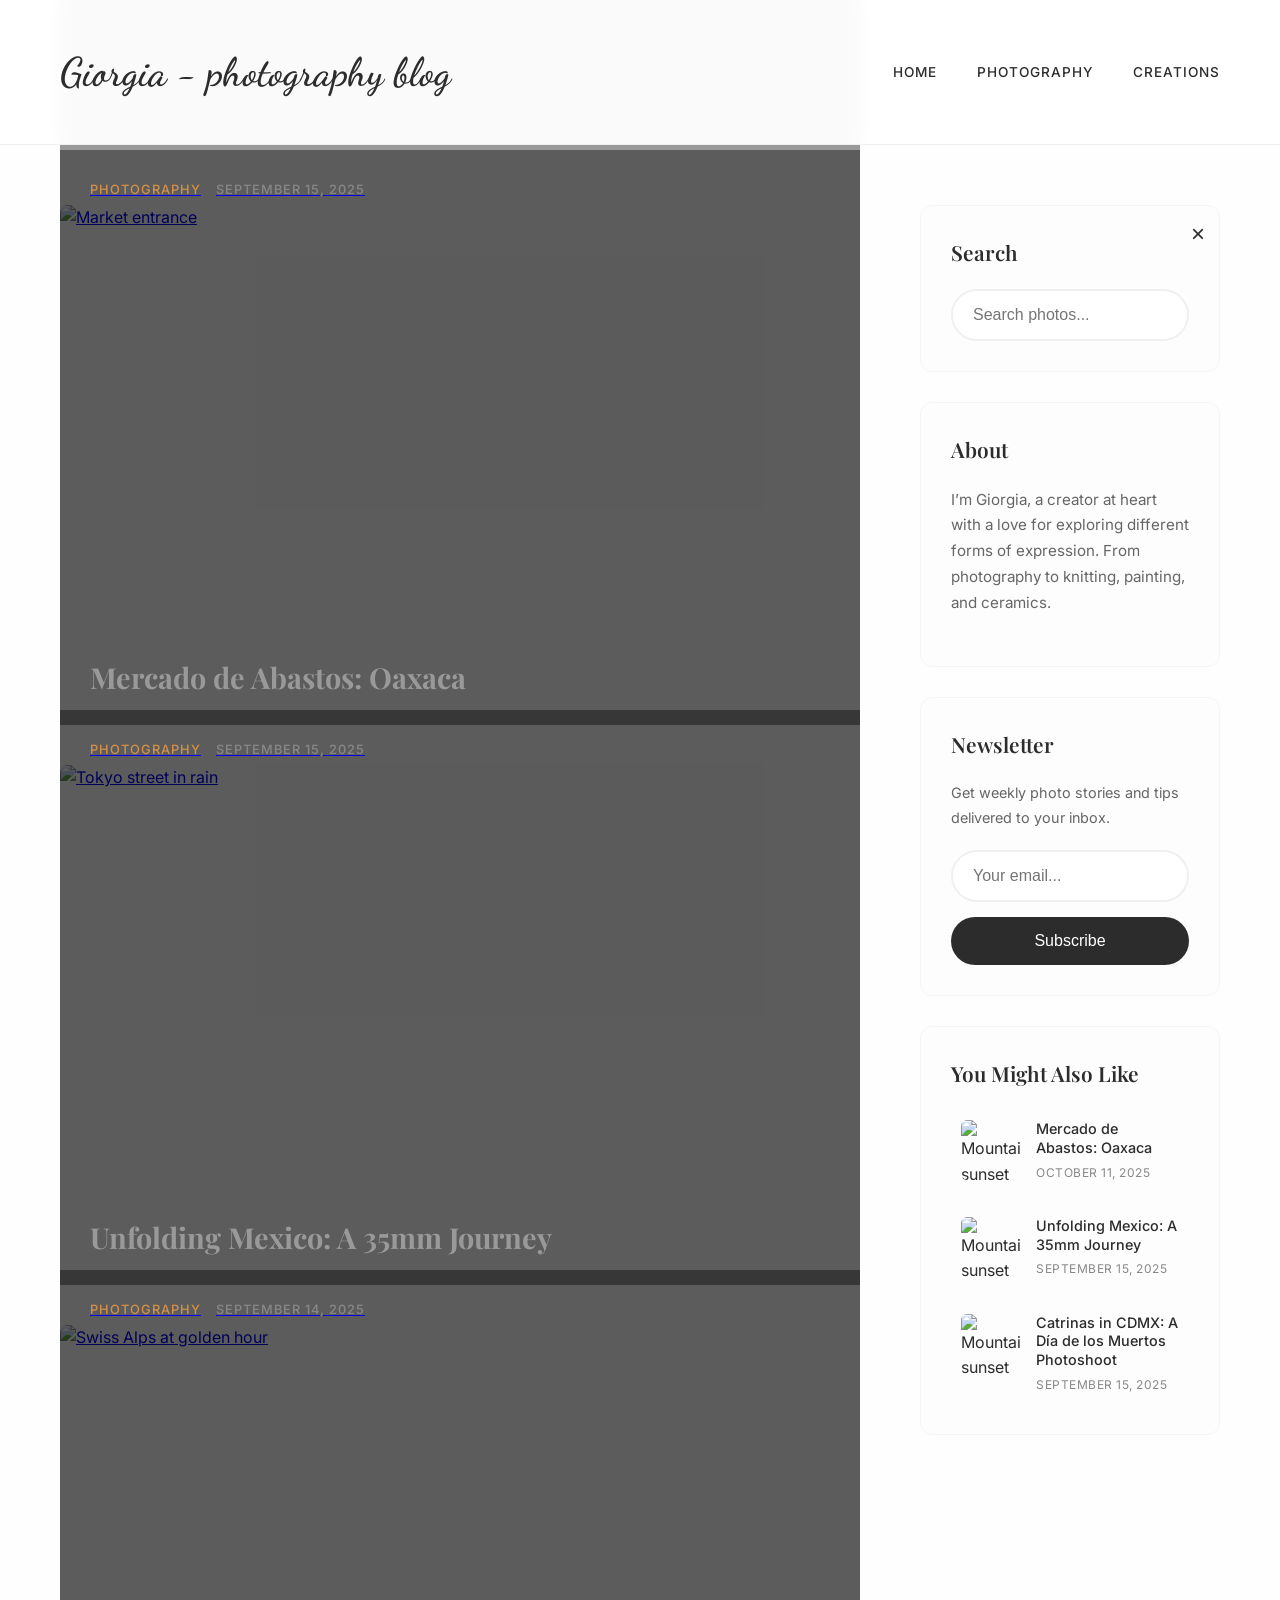
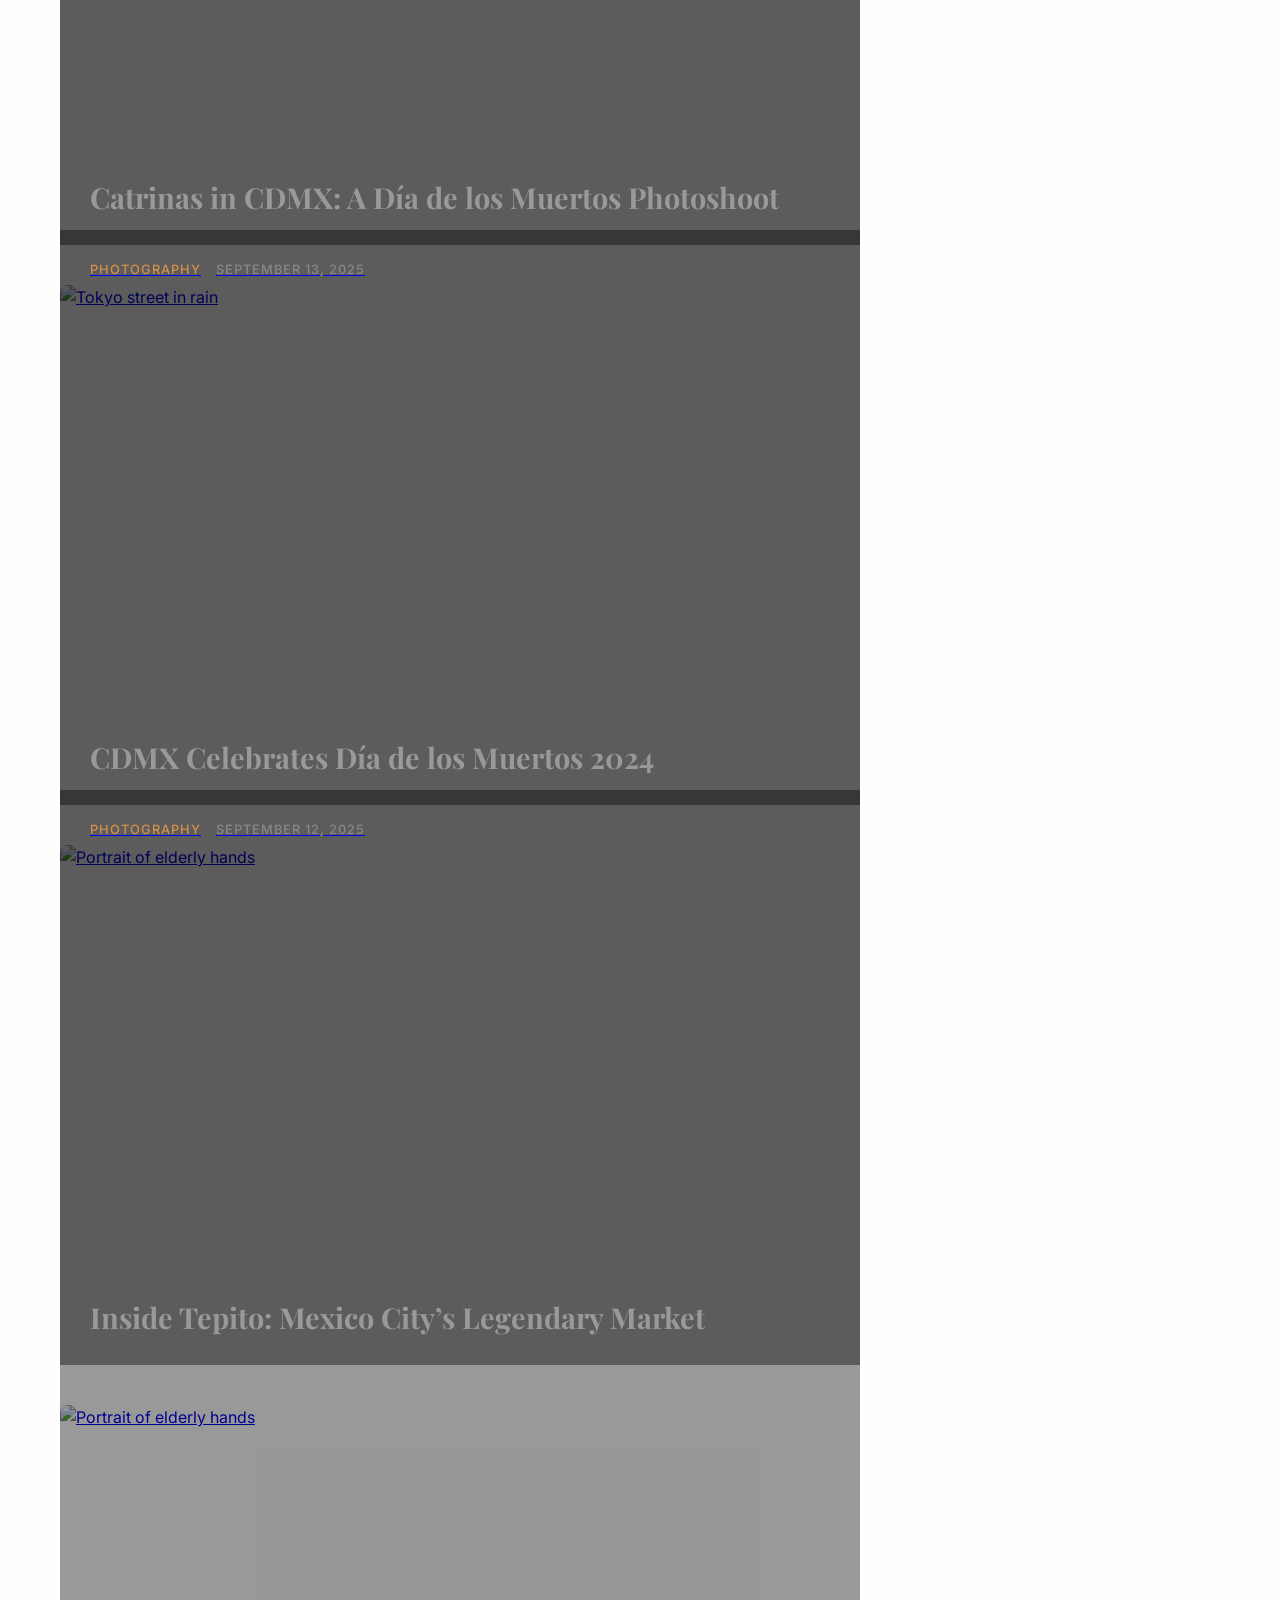
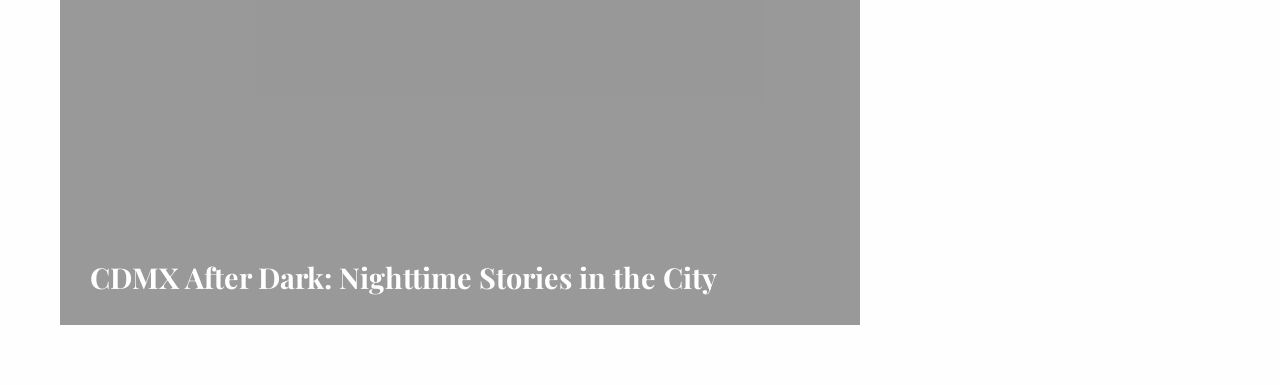
==== index.html @ 0515a149 "resize photos" ====
<!DOCTYPE html>
<html lang="en">
<head>
    <meta charset="UTF-8">
    <meta name="viewport" content="width=device-width, initial-scale=1.0">
    <title>Giorgia Photo Blog</title>
    <link href="https://fonts.googleapis.com/css2?family=Playfair+Display:wght@400;600;700&family=Inter:wght@300;400;500;600&family=Dancing+Script:wght@600&display=swap" rel="stylesheet">
    <link rel="stylesheet" href="style_post.css">
    <link rel="icon" type="image/png" href="img/logo.png">
</head>
<body>
    <header>
        <div class="container">
            <div class="header-content">
                <a href="index.html" class="logo">Giorgia - photography blog</a>
                <nav>
                    <ul>
                        <li><a href="#" class="filter-link" data-filter="all">Home</a></li>
                        <li><a href="#" class="filter-link" data-filter="Photos">Photography</a></li>
                        <li><a href="#" class="filter-link" data-filter="Creations">Creations</a></li>
                    </ul>
                </nav>
                <button class="sidebar-toggle" aria-label="Toggle sidebar">☰</button>
            </div>
        </div>
    </header>

    <main class="container">
        <div class="main-layout">
            <div class="blog-posts">

                <article class="post" data-category="Photos">
                    <a href="posts/oaxaca.html" class="post-image-container">
                        <img src="https://raw.githubusercontent.com/GiorgiaNCT/photo_blog/0937ed97f9a7141033d738dddb6ed293ec28d5b8/Oaxaca/DSCF2933.jpg"  alt="Market entrance" class="post-image">
                        <div class="post-title-overlay">
                            <div class="post-meta">
                                <span class="post-category">Photography</span>
                                <span class="post-date">October 11, 2025</span>
                            </div>
                            <h2 class="post-title">
                                <a href="posts/oaxaca.html" class="post-link">Mercado de Abastos: Oaxaca</a>
                            </h2>
                        </div>
                    <div class="post-divider"></div>
                    </a>
                </article>

        
                <article class="post" data-category="Photos">
                    <a href="posts/films_mexico_v2.html" class="post-image-container">
                        <img src="https://raw.githubusercontent.com/GiorgiaNCT/photo_blog/c1cbed055d0e17eaf97b88e33d55a03f89a45d88/scan/000007760011.jpg" alt="Tokyo street in rain" class="post-image">
                        <div class="post-title-overlay">
                            <div class="post-meta">
                                <span class="post-category">Photography</span>
                                <span class="post-date">September 15, 2025</span>
                            </div>
                            <h2 class="post-title">
                                <a href="posts/films_mexico_v2.html" class="post-link">Unfolding Mexico: A 35mm Journey</a>
                            </h2>
                        </div>
                        <div class="post-divider"></div>
                    </a>
                </article>

        
                <article class="post" data-category="Photos">
                    <a href="posts/catrinas_photoshoot.html" class="post-image-container">
                        <img src="https://raw.githubusercontent.com/GiorgiaNCT/photo_blog/c7d77ee569e8cec6157c55ece5012372cb3bb1c3/60-DSCF3191.jpg" alt="Swiss Alps at golden hour" class="post-image">
                        <div class="post-title-overlay">
                            <div class="post-meta">
                                <span class="post-category">Photography</span>
                                <span class="post-date">September 15, 2025</span>
                            </div>
                            <h2 class="post-title">
                                <a href="posts/catrinas_photoshoot.html" class="post-link">Catrinas in CDMX: A Día de los Muertos Photoshoot</a>
                            </h2>
                        </div>

                    <div class="post-divider"></div>
                    </a>
                </article>

        
                <article class="post" data-category="Photos">
                    <a href="posts/cdmx_dia_de_los_muertos_2024_new.html" class="post-image-container">
                        <img src="https://raw.githubusercontent.com/GiorgiaNCT/photo_blog/c7d77ee569e8cec6157c55ece5012372cb3bb1c3/6-DSCF5719.jpg" alt="Tokyo street in rain" class="post-image">
                        <div class="post-title-overlay">
                            <div class="post-meta">
                                <span class="post-category">Photography</span>
                                <span class="post-date">September 14, 2025</span>
                            </div>
                            <h2 class="post-title">
                                <a href="posts/cdmx_dia_de_los_muertos_2024_new.html" class="post-link">CDMX Celebrates Día de los Muertos 2024</a>
                            </h2>
                        </div>
                    <div class="post-divider"></div>
                    </a>

                </article>

        
                <article class="post" data-category="Photos">
                    <a href="posts/tepito_market.html" class="post-image-container">
                        <img src="https://raw.githubusercontent.com/GiorgiaNCT/photo_blog/c7d77ee569e8cec6157c55ece5012372cb3bb1c3/42-DSCF5406.jpg" alt="Portrait of elderly hands" class="post-image">       
                        <div class="post-title-overlay">
                            <div class="post-meta">
                                <span class="post-category">Photography</span>
                                <span class="post-date">September 13, 2025</span>
                            </div>
                            <h2 class="post-title">
                                <a href="posts/tepito_market.html" class="post-link">Inside Tepito: Mexico City’s Legendary Market</a>
                            </h2>
                        </div>
                    
                    
                    <div class="post-divider"></div>
                    </a>
                </article>

        
                <article class="post" data-category="Creations">
                    <a href="posts/cdmx_by_night.html" class="post-image-container">
                        <img src="https://raw.githubusercontent.com/GiorgiaNCT/photo_blog/9f96cf159138287f43ba1fe4db104b1fed37fdea/23-DSCF5579.jpg" alt="Portrait of elderly hands" class="post-image">
                        <div class="post-title-overlay">
                            <div class="post-meta">
                                <span class="post-category">Photography</span>
                                <span class="post-date">September 12, 2025</span>
                            </div>
                            <h2 class="post-title">
                                <a href="posts/cdmx_by_night.html" class="post-link">CDMX After Dark: Nighttime Stories in the City</a>
                            </h2>
                        </div>
                    <div class="post-divider"></div>
                    </a>
                </article>

        
            </div>
    

            <aside class="sidebar">
                <button class="sidebar-close" aria-label="Close sidebar">&times;</button>

                <!-- Navigation Menu (Mobile Only) -->
                <div class="sidebar-section mobile-nav-section">
                    <h3 class="sidebar-title">Menu</h3>
                    <nav class="sidebar-nav">
                        <a href="../index.html" style="display: block;padding: 12px 0;color: #333;text-decoration: none;font-weight: 500;border-bottom: 1px solid #f0f0f0;transition: all 0.3s ease;" >Home</a>
                        <a href="../index.html#Photos" style="display: block;padding: 12px 0;color: #333;text-decoration: none;font-weight: 500;border-bottom: 1px solid #f0f0f0;transition: all 0.3s ease;" >Photography</a>
                        <a href="../index.html#Creations" style="display: block;padding: 12px 0;color: #333;text-decoration: none;font-weight: 500;border-bottom: 1px solid #f0f0f0;transition: all 0.3s ease;" >Creations</a>
                    </nav>
                </div>
                
                <!-- Search -->
                <div class="sidebar-section">
                    <h3 class="sidebar-title">Search</h3>
                    <input type="text" placeholder="Search photos..." class="search-box">
                </div>

                <!-- About -->
                <div class="sidebar-section">
                    <h3 class="sidebar-title">About</h3>
                    <p class="about-text">
                        I’m Giorgia, a creator at heart with a love for exploring different forms of expression. From photography to knitting, painting, and ceramics.
                    </p>
                </div>

                <!-- Newsletter -->
                <div class="sidebar-section">
                    <h3 class="sidebar-title">Newsletter</h3>
                    <p class="about-text" style="font-size: 0.9rem; margin-bottom: 20px;">
                        Get weekly photo stories and tips delivered to your inbox.
                    </p>
                    <input type="email" placeholder="Your email..." class="newsletter-input">
                    <button class="newsletter-btn">Subscribe</button>
                </div>

                <!-- Related Posts -->
                <div class="sidebar-section">
                    <h3 class="sidebar-title">You Might Also Like</h3>
                    <div class="related-posts">                
    
            <a href="posts/oaxaca.html" class="related-post">
                <img src="https://raw.githubusercontent.com/GiorgiaNCT/photo_blog/0937ed97f9a7141033d738dddb6ed293ec28d5b8/Oaxaca/DSCF2933.jpg" alt="Mountain sunset">
                <div class="related-post-content">
                    <div class="related-post-title">Mercado de Abastos: Oaxaca</div>
                    <div class="related-post-date">October 11, 2025</div>
                </div>
            </a>
        
            <a href="posts/films_mexico_v2.html" class="related-post">
                <img src="https://raw.githubusercontent.com/GiorgiaNCT/photo_blog/c1cbed055d0e17eaf97b88e33d55a03f89a45d88/scan/000007760011.jpg" alt="Mountain sunset">
                <div class="related-post-content">
                    <div class="related-post-title">Unfolding Mexico: A 35mm Journey</div>
                    <div class="related-post-date">September 15, 2025</div>
                </div>
            </a>
        
            <a href="posts/catrinas_photoshoot.html" class="related-post">
                <img src="https://raw.githubusercontent.com/GiorgiaNCT/photo_blog/c7d77ee569e8cec6157c55ece5012372cb3bb1c3/60-DSCF3191.jpg" alt="Mountain sunset">
                <div class="related-post-content">
                    <div class="related-post-title">Catrinas in CDMX: A Día de los Muertos Photoshoot</div>
                    <div class="related-post-date">September 15, 2025</div>
                </div>
            </a>
        
                    </div>
                </div>
            </aside>
        </div>
    </main>
    
    <script>

        // Sidebar toggle for small screens
        const sidebarToggle = document.querySelector('.sidebar-toggle');
        const sidebar = document.querySelector('.sidebar');
        const sidebarClose = document.querySelector('.sidebar-close');
        if (sidebarToggle) {
            sidebarToggle.addEventListener('click', () => {
                sidebar.classList.toggle('open');
            });
        }
        if (sidebarClose) {
            sidebarClose.addEventListener('click', () => {
                sidebar.classList.remove('open');
            });
        }

        // Smooth scrolling for navigation links
        document.querySelectorAll('nav a[href^="#"]').forEach(anchor => {
            anchor.addEventListener('click', function (e) {
                e.preventDefault();
                const target = document.querySelector(this.getAttribute('href'));
                if (target) {
                    target.scrollIntoView({ behavior: 'smooth' });
                }
            });
        });
        
        // Smooth scrolling for navigation links
        document.querySelectorAll('nav a[href^="#"]').forEach(anchor => {
            anchor.addEventListener('click', function (e) {
                e.preventDefault();
                const target = document.querySelector(this.getAttribute('href'));
                if (target) {
                    target.scrollIntoView({
                        behavior: 'smooth'
                    });
                }
            });
        });

        // Search functionality
        const searchBox = document.querySelector('.search-box');
        const posts = document.querySelectorAll('.post');

        searchBox.addEventListener('input', function(e) {
            const searchTerm = e.target.value.toLowerCase();
            
            posts.forEach(post => {
                const title = post.querySelector('.post-title').textContent.toLowerCase();
                const excerpt = post.querySelector('.post-excerpt').textContent.toLowerCase();
                const category = post.querySelector('.post-category').textContent.toLowerCase();
                
                if (title.includes(searchTerm) || excerpt.includes(searchTerm) || category.includes(searchTerm)) {
                    post.style.display = 'block';
                    post.style.animation = 'fadeInUp 0.5s ease-out';
                } else {
                    post.style.display = searchTerm ? 'none' : 'block';
                }
            });
        });

        // Newsletter subscription
        const newsletterBtn = document.querySelector('.newsletter-btn');
        const newsletterInput = document.querySelector('.newsletter-input');

        newsletterBtn.addEventListener('click', function() {
            const email = newsletterInput.value.trim();
            if (email && email.includes('@')) {
                newsletterBtn.textContent = 'Subscribed!';
                newsletterBtn.style.background = '#4CAF50';
                newsletterInput.value = '';
                
                setTimeout(() => {
                    newsletterBtn.textContent = 'Subscribe';
                    newsletterBtn.style.background = '#2c2c2c';
                }, 2000);
            } else {
                newsletterInput.style.borderColor = '#e74c3c';
                setTimeout(() => {
                    newsletterInput.style.borderColor = '#f0f0f0';
                }, 1000);
            }
        });

        // Image hover effects
        document.querySelectorAll('.post-image').forEach(img => {
            img.addEventListener('click', function() {
                // Simple lightbox effect
                const lightbox = document.createElement('div');
                lightbox.style.cssText = `
                    position: fixed;
                    top: 0;
                    left: 0;
                    width: 100%;
                    height: 100%;
                    background: rgba(0,0,0,0.9);
                    display: flex;
                    align-items: center;
                    justify-content: center;
                    z-index: 1000;
                    cursor: pointer;
                `;
                
                const lightboxImg = document.createElement('img');
                lightboxImg.src = this.src;
                lightboxImg.style.cssText = `
                    max-width: 90%;
                    max-height: 90%;
                    object-fit: contain;
                    border-radius: 8px;
                `;
                
                lightbox.appendChild(lightboxImg);
                document.body.appendChild(lightbox);
                
                lightbox.addEventListener('click', () => {
                    document.body.removeChild(lightbox);
                });
            });
        });

        // Scroll animations
        const observerOptions = {
            threshold: 0.1,
            rootMargin: '0px 0px -100px 0px'
        };

        const observer = new IntersectionObserver((entries) => {
            entries.forEach(entry => {
                if (entry.isIntersecting) {
                    entry.target.style.opacity = '1';
                    entry.target.style.transform = 'translateY(0)';
                }
            });
        }, observerOptions);

        // Observe all posts
        posts.forEach(post => {
            post.style.opacity = '0';
            post.style.transform = 'translateY(30px)';
            post.style.transition = 'all 0.8s ease-out';
            observer.observe(post);
        });

        // Filter functionality for both header and sidebar navigation
        function setupFilterLinks(selector) {
            const filterLinks = document.querySelectorAll(selector);

            filterLinks.forEach(link => {
                link.addEventListener('click', (e) => {
                    e.preventDefault();
                    const filter = link.getAttribute('data-filter');
        
                    posts.forEach(post => {
                        const category = post.getAttribute('data-category');

                        if (filter === "all" || category === filter) {
                            post.style.display = 'block';
                            post.style.animation = 'fadeInUp 0.5s ease-out';
                        } else {
                            post.style.display = 'none';
                        }
                    });

                    // Close sidebar after selection on mobile
                    if (window.innerWidth <= 768) {
                        sidebar.classList.remove('open');
                    }

                    // Update active states for both header and sidebar
                    document.querySelectorAll('.filter-link, .sidebar-filter-link').forEach(l => {
                        l.classList.remove('active');
                    });
                    
                    // Find corresponding links in both menus and mark as active
                    document.querySelectorAll(`[data-filter="${filter}"]`).forEach(correspondingLink => {
                        correspondingLink.classList.add('active');
                    });
                });
            });
        }

        // Setup filter links for both header and sidebar
        setupFilterLinks('.filter-link');
        setupFilterLinks('.sidebar-filter-link');
    
    window.addEventListener('load', () => {
        const hash = window.location.hash.substring(1); // Remove the #
        if (hash && hash !== 'all') {
            // Trigger the filter for the specific category
            const targetLink = document.querySelector(`[data-filter="${hash}"]`);
            if (targetLink) {
                targetLink.click();
                }
            }
        });
      
    </script>
</body>
</html>
---- style_post.css ----
* {
    margin: 0;
    padding: 0;
    box-sizing: border-box;
}

body {
    font-family: 'Inter', sans-serif;
    line-height: 1.6;
    color: #2c2c2c;
    background-color: #fefefe;
}

.container {
    max-width: 1200px;
    margin: 0 auto;
    padding: 0 20px;
}

/* Header */
header {
    padding: 40px 0;
    border-bottom: 1px solid #f0f0f0;
    background: rgba(255, 255, 255, 0.95);
    backdrop-filter: blur(10px);
    position: sticky;
    top: 0;
    z-index: 100;
}

.header-content {
    display: flex;
    justify-content: space-between;
    align-items: center;
}

.logo {
    font-family: 'Dancing Script', cursive;
    font-size: 2.5rem;
    font-weight: 600;
    color: #2c2c2c;
    text-decoration: none;
    transition: all 0.3s ease;
}

.logo:hover {
    color: #d4914a;
    transform: translateY(-2px);
}

/* Mobile Sidebar Toggle */
.sidebar-toggle {
    display: none;
    background: none;
    border: none;
    font-size: 1.5rem;
    color: #2c2c2c;
    cursor: pointer;
    padding: 10px;
    transition: all 0.3s ease;
}

.sidebar-toggle:hover {
    color: #d4914a;
}

.sidebar-close {
    position: absolute;
    top: 10px;
    right: 10px;
    background: none;
    border: none;
    font-size: 1.5rem;
    color: #2c2c2c;
    cursor: pointer;
    padding: 5px;
    z-index: 2001;
}

.sidebar-close:hover {
    color: #d4914a;
}

nav ul {
    display: flex;
    list-style: none;
    gap: 40px;
}

nav a {
    text-decoration: none;
    color: #2c2c2c;
    font-weight: 500;
    text-transform: uppercase;
    font-size: 0.85rem;
    letter-spacing: 1px;
    transition: all 0.3s ease;
    position: relative;
}

nav a:hover {
    color: #d4914a;
}

nav a::after {
    content: '';
    position: absolute;
    width: 0;
    height: 2px;
    bottom: -5px;
    left: 50%;
    background: #d4914a;
    transition: all 0.3s ease;
}

nav a:hover::after {
    width: 100%;
    left: 0;
}

/* Main Layout */
.main-layout, .post-layout {
    display: grid;
    grid-template-columns: 1fr 300px;
    gap: 60px;
    padding: 60px 0;
}

/* Blog Posts Grid Layout */
.blog-posts {
    display: grid;
    grid-template-columns: 1fr;
    gap: 40px;
    max-width: 900px;
}

.post {
    animation: fadeInUp 0.8s ease-out;
    display: flex;
    flex-direction: column;
    position: relative;
}

.post-image-container {
    position: relative;
    width: 100%;
    height: 500px;
    border-radius: 8px;
    overflow: hidden;
    margin-bottom: 20px;
    display: block;
}

.post-image {
    width: 100%;
    height: 100%;
    object-fit: cover;
    object-position: center;
    transition: all 0.5s ease;
    cursor: pointer;
    display: block;
}

/* Fallback for images not in container */
.post > a > img.post-image,
.post img.post-image {
    width: 100%;
    height: 500px;
    object-fit: cover;
    object-position: center;
}

.post-image-container:hover .post-image {
    transform: scale(1.05);
}

.post-image-container:hover .post-title-overlay {
    background: rgba(0, 0, 0, 0.5);
}

.post-header {
    margin-bottom: 15px;
}

.post-meta {
    display: flex;
    gap: 15px;
    margin-bottom: 10px;
    font-size: 0.75rem;
    text-transform: uppercase;
    letter-spacing: 1px;
    font-weight: 500;
}

.post-title {
    font-family: 'Playfair Display', serif;
    font-size: 1.2rem;
    font-weight: 600;
    color: #2c2c2c;
    line-height: 1.3;
    margin-bottom: 15px;
    transition: color 0.3s ease;
}

.post-title-overlay {
    position: absolute;
    bottom: 0;
    left: 0;
    right: 0;
    background: rgba(0, 0, 0, 0.4);
    padding: 30px;
    transition: all 0.3s ease;
}

.post-title-overlay .post-title {
    color: white;
    font-size: 1.8rem;
    margin-bottom: 0;
}

.post-title-overlay .post-title a {
    color: white;
}

.post-title-overlay .post-title a:hover {
    color: #d4914a;
}

.post-title:hover {
    color: #d4914a;
    cursor: pointer;
}

.post-title a {
    color: inherit;
    text-decoration: none;
    transition: color 0.3s ease;
}

.post-title a:hover {
    color: #d4914a; 
}

.post-excerpt {
    display: none; /* Hide the excerpt text */
}

.continue-reading {
    display: none; /* Hide the continue reading button */
}

.post-divider {
    display: none; /* Hide dividers in grid layout */
}

/* Responsive - Single column on mobile */
@media (max-width: 768px) {
    .blog-posts {
        grid-template-columns: 1fr;
        gap: 50px;
    }
    
    .post-image-container {
        height: 300px;
    }
    
    .post-title-overlay .post-title {
        font-size: 1.3rem;
    }
    
    .post-title-overlay {
        padding: 20px;
    }
}

/* Back button */
.back-button {
    display: inline-flex;
    align-items: center;
    gap: 10px;
    color: #666;
    text-decoration: none;
    font-size: 0.9rem;
    font-weight: 500;
    margin: 40px 0 20px 0;
    transition: all 0.3s ease;
}

.back-button:hover {
    color: #d4914a;
    transform: translateX(-5px);
}

/* Post Layout */
.post-layout  {
    display: grid;
    grid-template-columns: 1fr 300px;
    gap: 60px;
    padding: 20px 0 60px 0;
}

/* Main Article */
.article-main  {
    max-width: none;
}

.post-header  {
    margin-bottom: 40px;
}

.post-meta {
    display: flex;
    gap: 15px;
    margin-bottom: 20px;
    font-size: 0.8rem;
    text-transform: uppercase;
    letter-spacing: 1px;
    font-weight: 500;
}

.post-category {
    color: #d4914a;
}

.post-date {
    color: #888;
}

.post-title {
    font-family: 'Playfair Display', serif;
    font-size: 3rem;
    font-weight: 700;
    color: #2c2c2c;
    line-height: 1.2;
    margin-bottom: 30px;
}

.post-subtitle {
    font-size: 1.3rem;
    color: #666;
    font-style: italic;
    line-height: 1.4;
    margin-bottom: 40px;
}

/* Featured Image */
.featured-image {
    width: 100%;
    height: auto;       /* Let height adjust automatically */
    object-fit: contain; 
    border-radius: 12px;
    margin-bottom: 50px;
    box-shadow: 0 20px 60px rgba(0, 0, 0, 0.1);
}

/* Content */
.post-content {
    font-size: 1.1rem;
    line-height: 1.8;
    color: #444;
}

.post-content p {
    margin-bottom: 30px;
}

.post-content p:first-of-type {
    font-size: 1.2rem;
    color: #333;
    font-weight: 400;
}

.post-content h3 {
    font-family: 'Playfair Display', serif;
    font-size: 1.8rem;
    font-weight: 600;
    color: #2c2c2c;
    margin: 50px 0 25px 0;
    line-height: 1.3;
}

/* Image Gallery */
.image-gallery {
    display: grid;
    grid-template-columns: 1fr;
    gap: 40px;
    margin: 50px 0;
}

.gallery-image {
    width: 100%;
    height: 500px;
    object-fit: cover;
    border-radius: 12px;
    transition: all 0.5s ease;
    cursor: pointer;
}

.gallery-image:hover {
    transform: scale(1.02);
    box-shadow: 0 30px 60px rgba(0, 0, 0, 0.15);
}

.image-caption {
    text-align: center;
    font-style: italic;
    color: #666;
    font-size: 0.95rem;
    margin-top: 15px;
    line-height: 1.5;
}

/* Quote */
.quote {
    background: linear-gradient(135deg, #f8f8f8 0%, #f1f1f1 100%);
    border-left: 4px solid #d4914a;
    padding: 40px;
    margin: 50px 0;
    border-radius: 8px;
    font-style: italic;
    font-size: 1.2rem;
    line-height: 1.6;
    color: #555;
}

/* Sidebar */
.sidebar {
    position: sticky;
    top: 140px;
    height: fit-content;
}

.sidebar-section {
    background: #fdfdfd;
    border-radius: 12px;
    padding: 30px;
    margin-bottom: 30px;
    border: 1px solid #f5f5f5;
    transition: all 0.3s ease;
}

.sidebar-section:hover {
    box-shadow: 0 10px 30px rgba(0, 0, 0, 0.05);
    transform: translateY(-2px);
}

.sidebar-title {
    font-family: 'Playfair Display', serif;
    font-size: 1.3rem;
    font-weight: 600;
    margin-bottom: 20px;
    color: #2c2c2c;
}

.search-box {
    width: 100%;
    padding: 15px 20px;
    border: 2px solid #f0f0f0;
    border-radius: 30px;
    font-size: 1rem;
    transition: all 0.3s ease;
    background: white;
}

.search-box:focus {
    outline: none;
    border-color: #d4914a;
    box-shadow: 0 0 0 3px rgba(212, 145, 74, 0.1);
}

.about-text {
    font-size: 0.95rem;
    line-height: 1.7;
    color: #666;
    margin-bottom: 20px;
}

.social-links {
    display: flex;
    gap: 15px;
}

.social-link {
    width: 45px;
    height: 45px;
    border-radius: 50%;
    background: #f8f8f8;
    display: flex;
    align-items: center;
    justify-content: center;
    text-decoration: none;
    color: #666;
    font-weight: 600;
    transition: all 0.3s ease;
    font-size: 0.9rem;
}

.social-link:hover {
    background: #d4914a;
    color: white;
    transform: translateY(-3px);
}

.related-posts {
    display: flex;
    flex-direction: column;
    gap: 15px;
}

.related-post {
    display: flex;
    gap: 15px;
    text-decoration: none;
    color: inherit;
    padding: 10px;
    border-radius: 8px;
    transition: all 0.3s ease;
}

.related-post:hover {
    background: #f8f8f8;
}

.related-post img {
    width: 60px;
    height: 60px;
    object-fit: cover;
    border-radius: 6px;
}

.related-post-content {
    flex: 1;
}

.related-post-title {
    font-size: 0.9rem;
    font-weight: 500;
    margin-bottom: 5px;
    line-height: 1.3;
}

.related-post-date {
    font-size: 0.75rem;
    color: #888;
    text-transform: uppercase;
    letter-spacing: 0.5px;
}

/* Newsletter */
.newsletter-input {
    width: 100%;
    padding: 15px 20px;
    border: 2px solid #f0f0f0;
    border-radius: 30px;
    font-size: 1rem;
    margin-bottom: 15px;
    background: white;
    transition: all 0.3s ease;
}

.newsletter-input:focus {
    outline: none;
    border-color: #d4914a;
    box-shadow: 0 0 0 3px rgba(212, 145, 74, 0.1);
}

.newsletter-btn {
    width: 100%;
    padding: 15px;
    background: #2c2c2c;
    color: white;
    border: none;
    border-radius: 30px;
    font-size: 1rem;
    font-weight: 500;
    cursor: pointer;
    transition: all 0.3s ease;
}

.newsletter-btn:hover {
    background: #d4914a;
    transform: translateY(-2px);
}

/* Animations */
@keyframes fadeInUp {
    from {
        opacity: 0;
        transform: translateY(30px);
    }
    to {
        opacity: 1;
        transform: translateY(0);
    }
}

/* Tags */
.post-tags  {
    display: flex;
    gap: 10px;
    margin: 50px 0;
    flex-wrap: wrap;
}

.tag  {
    background: #f8f8f8;
    color: #666;
    padding: 8px 16px;
    border-radius: 20px;
    font-size: 0.85rem;
    font-weight: 500;
    text-decoration: none;
    transition: all 0.3s ease;
}

.tag:hover  {
    background: #d4914a;
    color: white;
}

/* Share buttons */
.share-section  {
    border-top: 1px solid #f0f0f0;
    padding-top: 40px;
    margin-top: 60px;
    text-align: center;
}

.share-title  {
    font-family: 'Playfair Display', serif;
    font-size: 1.3rem;
    margin-bottom: 20px;
    color: #2c2c2c;
}

.share-buttons  {
    display: flex;
    justify-content: center;
    gap: 15px;
}

.share-btn  {
    width: 50px;
    height: 50px;
    border-radius: 50%;
    display: flex;
    align-items: center;
    justify-content: center;
    text-decoration: none;
    color: white;
    font-weight: 600;
    transition: all 0.3s ease;
}

.share-btn.facebook  { background: #3b5998; }
.share-btn.twitter  { background: #1da1f2; }
.share-btn.pinterest  { background: #bd081c; }
.share-btn.instagram  { background: #e4405f; }

.share-btn:hover  {
    transform: translateY(-3px) scale(1.1);
}

/* Responsive */
@media (max-width: 768px) {
    .sidebar-toggle {
        display: block;
    }

    .main-layout, .post-layout {
        grid-template-columns: 1fr;
        gap: 40px;
    }

    .container {
        padding: 0 10px;
    }

    .sidebar {
        position: fixed;
        top: 0;
        right: -100%;
        width: 70%;
        max-width: 280px;
        height: 100%;
        background: #fff;
        box-shadow: -5px 0 15px rgba(0,0,0,0.2);
        padding: 20px;
        transition: right 0.3s ease-in-out;
        z-index: 2000;
        font-size: 0.9rem;
        overflow-y: auto;
    }

    .sidebar.open {
        right: 0;
    }

    .post-title {
        font-size: 1.4rem;
    }

    .post-image, .featured-image {
        height: 220px;
    }

    .header-content {
        flex-direction: column;
        gap: 15px;
    }

    nav ul {
        gap: 20px;
    }

    .logo {
        font-size: 2rem;
    }
}

.logo img {
    height: 150px; /* adjust as needed */
    width: auto;
}

/* Sidebar Navigation Styles */
.sidebar-nav ul {
    list-style: none;
    padding: 0;
    margin: 0;
}

.sidebar-nav li {
    margin-bottom: 10px;
}

.sidebar-filter-link {
    display: block;
    padding: 12px 0;
    color: #333;
    text-decoration: none;
    font-weight: 500;
    border-bottom: 1px solid #f0f0f0;
    transition: all 0.3s ease;
}

.sidebar-filter-link:hover,
.sidebar-filter-link.active {
    color: #2c2c2c;
    background: rgba(44, 44, 44, 0.05);
    padding-left: 15px;
}

.sidebar-filter-link:last-child {
    border-bottom: none;
}

/* Mobile Navigation in Sidebar */
.mobile-nav-section {
    display: none; /* Hidden by default on desktop */
}

.sidebar-nav {
    display: flex;
    flex-direction: column;
    gap: 0;
}

.sidebar-filter-link {
    display: block;
    padding: 15px 20px;
    color: #333;
    text-decoration: none;
    font-weight: 500;
    font-size: 16px;
    border-bottom: 1px solid #f0f0f0;
    transition: all 0.3s ease;
    background: #fff;
    margin: 0;
}

.sidebar-filter-link:hover {
    background: #f8f8f8;
    color: #2c2c2c;
    padding-left: 25px;
}

.sidebar-filter-link.active {
    background: #2c2c2c;
    color: #fff;
}

.sidebar-filter-link:first-child {
    border-top-left-radius: 8px;
    border-top-right-radius: 8px;
}

.sidebar-filter-link:last-child {
    border-bottom: none;
    border-bottom-left-radius: 8px;
    border-bottom-right-radius: 8px;
}

/* Show mobile navigation only on mobile screens */
@media (max-width: 768px) {
    .mobile-nav-section {
        display: block !important;
    }
    
    /* Hide the top navigation on mobile */
    header nav {
        display: none;
    }
    
    /* Make sure sidebar toggle is visible */
    .sidebar-toggle {
        display: block;
    }
}

/* On desktop, hide the sidebar navigation and show header nav */
@media (min-width: 769px) {
    .mobile-nav-section {
        display: none;
    }
    
    header nav {
        display: block;
    }
}
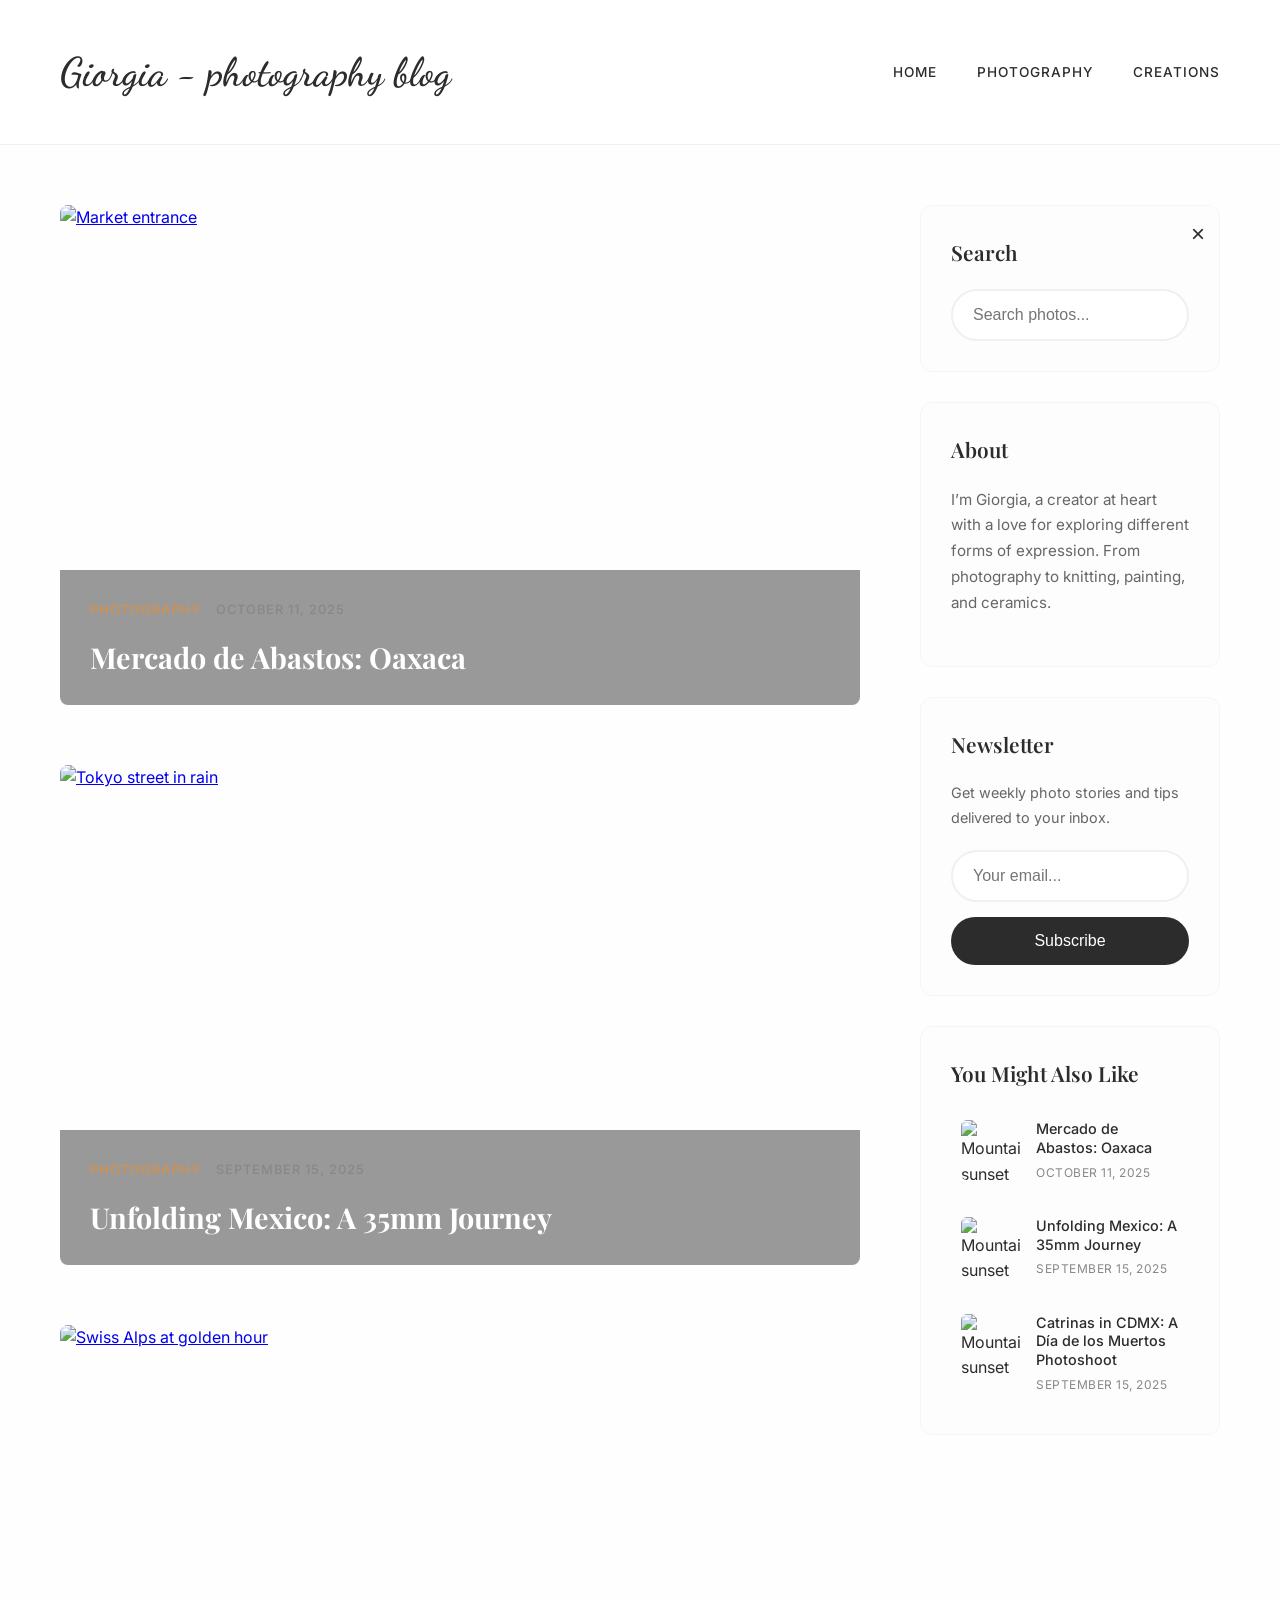
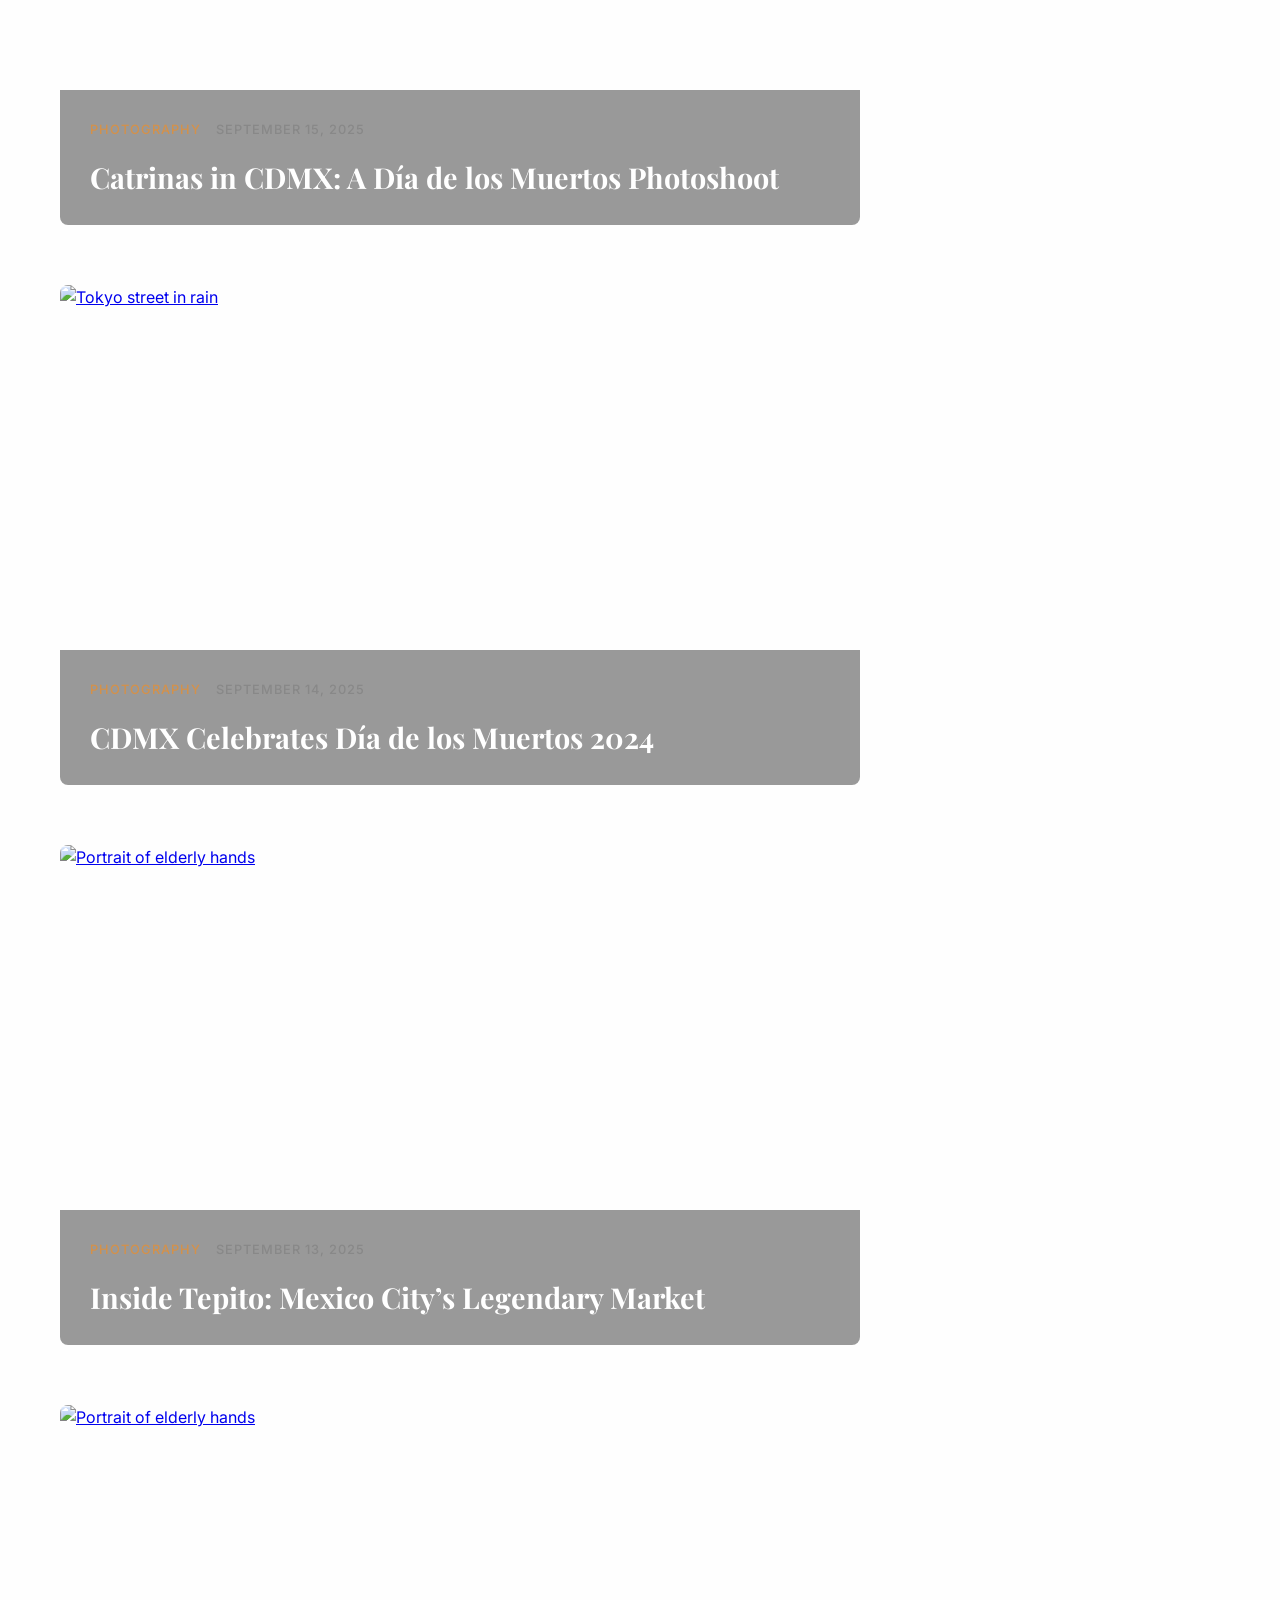
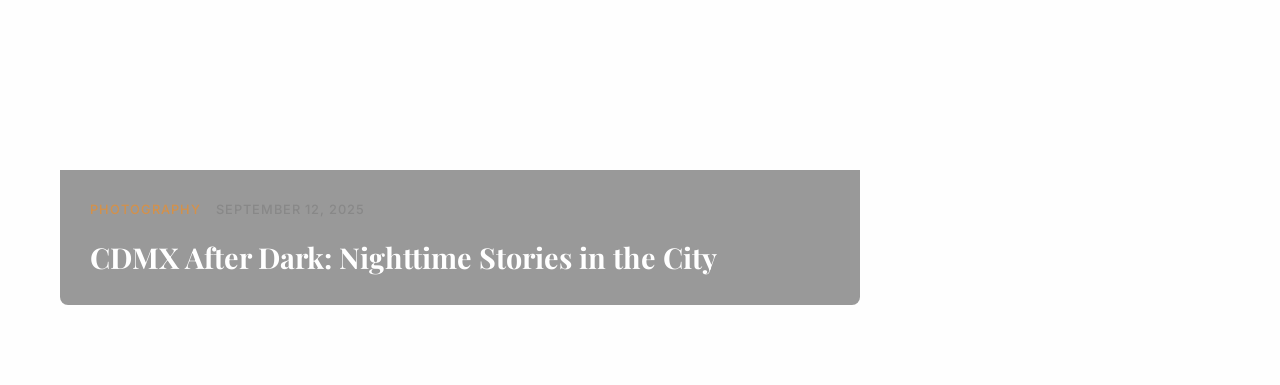
==== commit b7b13900: "fixing typo" ====
--- a/index.html
+++ b/index.html
@@ -39,10 +39,9 @@
                                 <span class="post-date">October 11, 2025</span>
                             </div>
                             <h2 class="post-title">
-                                <a href="posts/oaxaca.html" class="post-link">Mercado de Abastos: Oaxaca</a>
-                            </h2>
-                        </div>
-                    <div class="post-divider"></div>
+                                <span>Mercado de Abastos: Oaxaca</span>
+                            </h2>
+                        </div>
                     </a>
                 </article>
 
@@ -56,10 +55,9 @@
                                 <span class="post-date">September 15, 2025</span>
                             </div>
                             <h2 class="post-title">
-                                <a href="posts/films_mexico_v2.html" class="post-link">Unfolding Mexico: A 35mm Journey</a>
-                            </h2>
-                        </div>
-                        <div class="post-divider"></div>
+                                <span>Unfolding Mexico: A 35mm Journey</span>
+                            </h2>
+                        </div>
                     </a>
                 </article>
 
@@ -73,11 +71,9 @@
                                 <span class="post-date">September 15, 2025</span>
                             </div>
                             <h2 class="post-title">
-                                <a href="posts/catrinas_photoshoot.html" class="post-link">Catrinas in CDMX: A Día de los Muertos Photoshoot</a>
-                            </h2>
-                        </div>
-
-                    <div class="post-divider"></div>
+                                <span>Catrinas in CDMX: A Día de los Muertos Photoshoot</span>
+                            </h2>
+                        </div>
                     </a>
                 </article>
 
@@ -91,12 +87,10 @@
                                 <span class="post-date">September 14, 2025</span>
                             </div>
                             <h2 class="post-title">
-                                <a href="posts/cdmx_dia_de_los_muertos_2024_new.html" class="post-link">CDMX Celebrates Día de los Muertos 2024</a>
-                            </h2>
-                        </div>
-                    <div class="post-divider"></div>
-                    </a>
-
+                                <span>CDMX Celebrates Día de los Muertos 2024</span>
+                            </h2>
+                        </div>
+                    </a>
                 </article>
 
         
@@ -109,12 +103,9 @@
                                 <span class="post-date">September 13, 2025</span>
                             </div>
                             <h2 class="post-title">
-                                <a href="posts/tepito_market.html" class="post-link">Inside Tepito: Mexico City’s Legendary Market</a>
-                            </h2>
-                        </div>
-                    
-                    
-                    <div class="post-divider"></div>
+                                <span>Inside Tepito: Mexico City’s Legendary Market</span>
+                            </h2>
+                        </div>
                     </a>
                 </article>
 
@@ -128,10 +119,9 @@
                                 <span class="post-date">September 12, 2025</span>
                             </div>
                             <h2 class="post-title">
-                                <a href="posts/cdmx_by_night.html" class="post-link">CDMX After Dark: Nighttime Stories in the City</a>
-                            </h2>
-                        </div>
-                    <div class="post-divider"></div>
+                                <span>CDMX After Dark: Nighttime Stories in the City</span>
+                            </h2>
+                        </div>
                     </a>
                 </article>
 
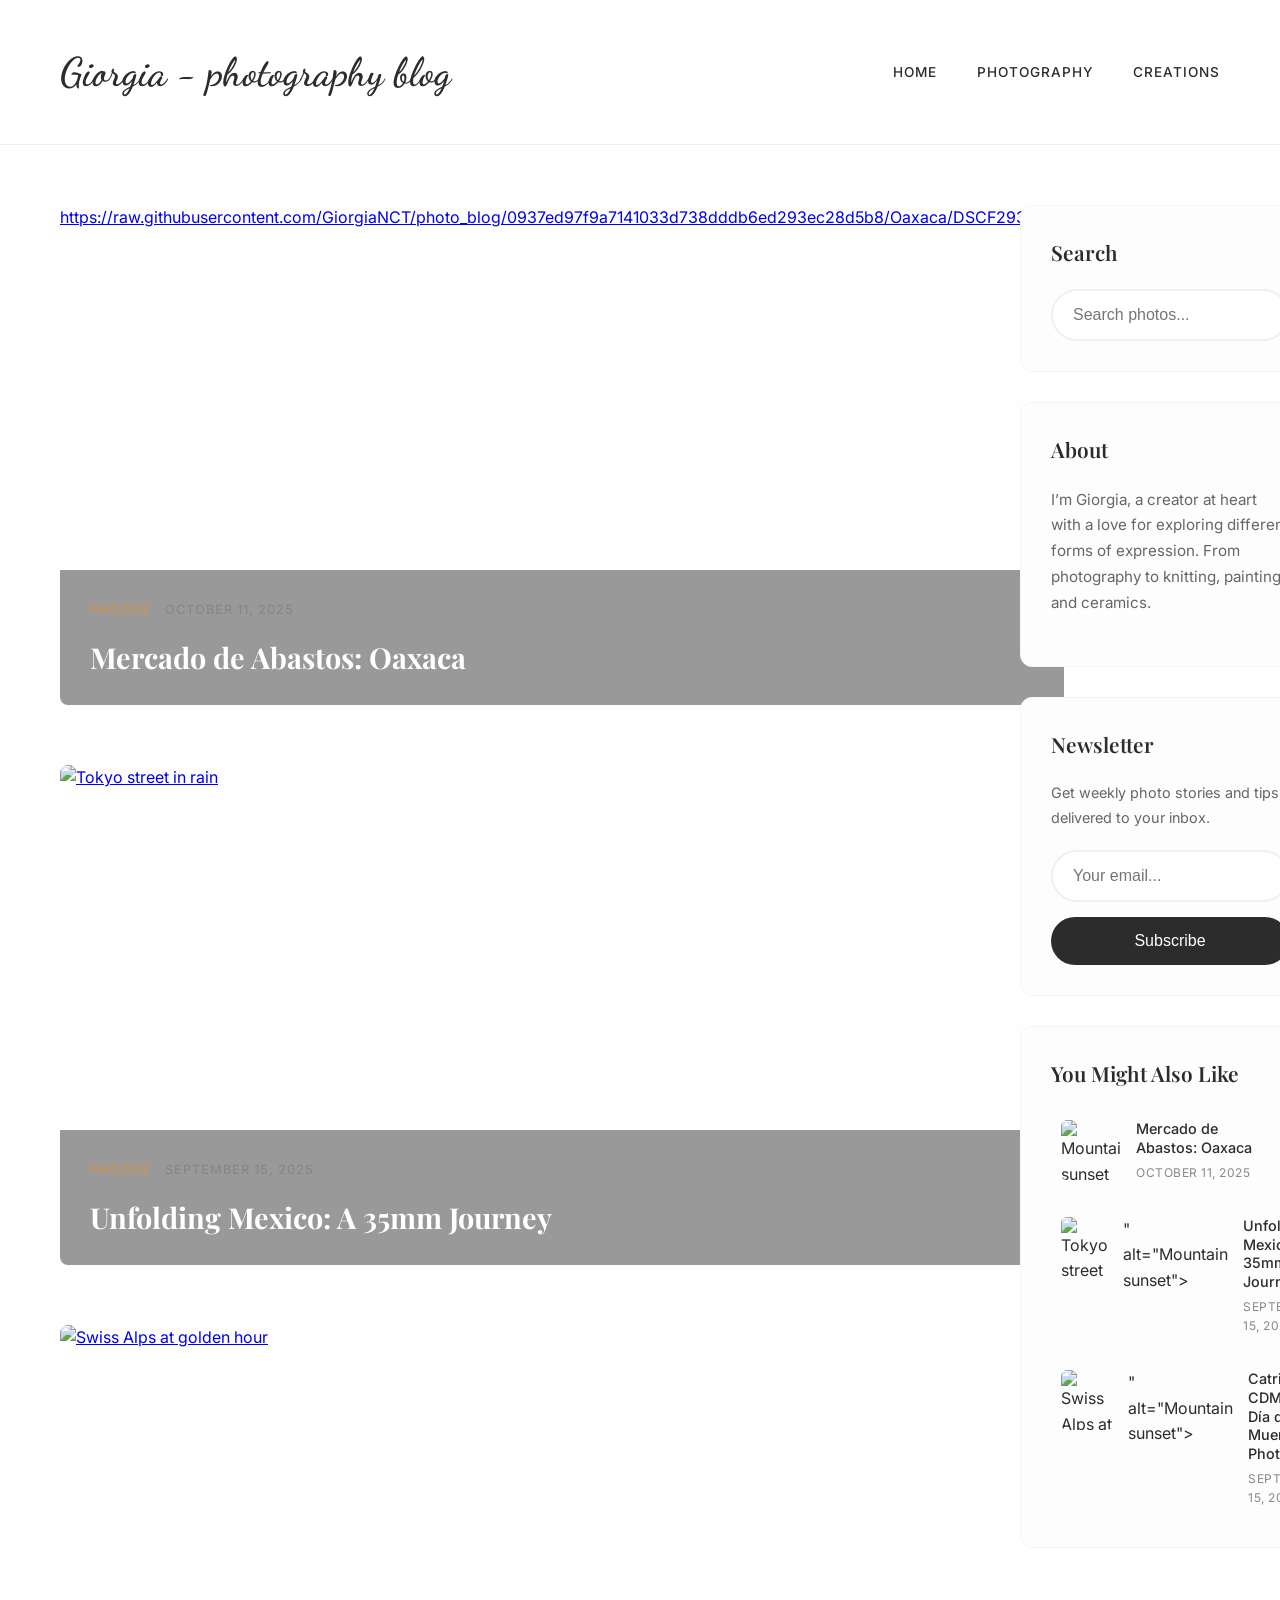
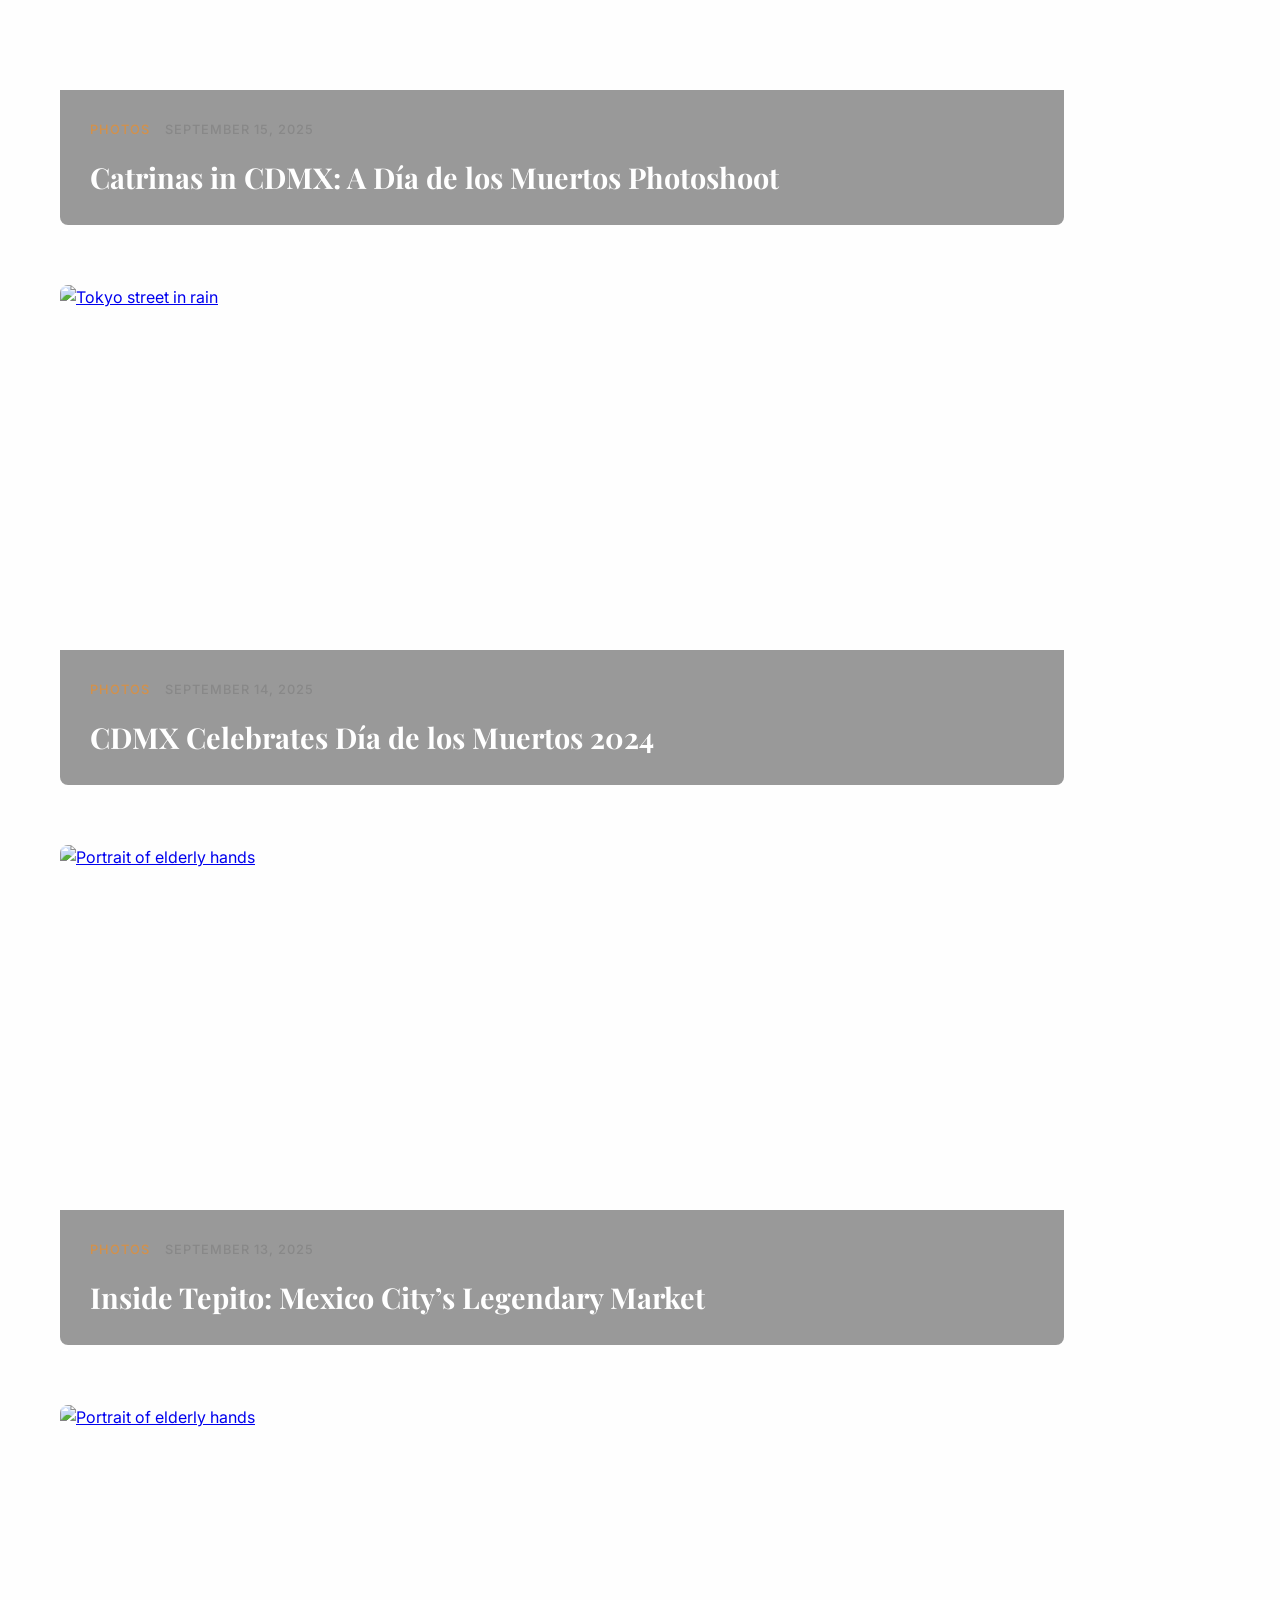
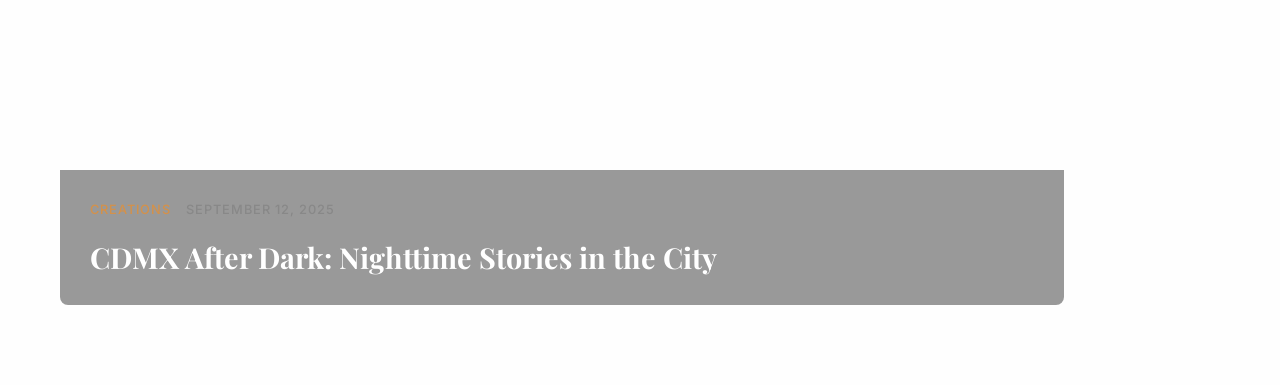
==== commit 33c8bab0: "homepage" ====
--- a/index.html
+++ b/index.html
@@ -32,10 +32,10 @@
 
                 <article class="post" data-category="Photos">
                     <a href="posts/oaxaca.html" class="post-image-container">
-                        <img src="https://raw.githubusercontent.com/GiorgiaNCT/photo_blog/0937ed97f9a7141033d738dddb6ed293ec28d5b8/Oaxaca/DSCF2933.jpg"  alt="Market entrance" class="post-image">
-                        <div class="post-title-overlay">
-                            <div class="post-meta">
-                                <span class="post-category">Photography</span>
+                        https://raw.githubusercontent.com/GiorgiaNCT/photo_blog/0937ed97f9a7141033d738dddb6ed293ec28d5b8/Oaxaca/DSCF2933.jpg
+                        <div class="post-title-overlay">
+                            <div class="post-meta">
+                                <span class="post-category">Photos</span>
                                 <span class="post-date">October 11, 2025</span>
                             </div>
                             <h2 class="post-title">
@@ -44,14 +44,13 @@
                         </div>
                     </a>
                 </article>
-
         
                 <article class="post" data-category="Photos">
                     <a href="posts/films_mexico_v2.html" class="post-image-container">
                         <img src="https://raw.githubusercontent.com/GiorgiaNCT/photo_blog/c1cbed055d0e17eaf97b88e33d55a03f89a45d88/scan/000007760011.jpg" alt="Tokyo street in rain" class="post-image">
                         <div class="post-title-overlay">
                             <div class="post-meta">
-                                <span class="post-category">Photography</span>
+                                <span class="post-category">Photos</span>
                                 <span class="post-date">September 15, 2025</span>
                             </div>
                             <h2 class="post-title">
@@ -60,14 +59,13 @@
                         </div>
                     </a>
                 </article>
-
         
                 <article class="post" data-category="Photos">
                     <a href="posts/catrinas_photoshoot.html" class="post-image-container">
                         <img src="https://raw.githubusercontent.com/GiorgiaNCT/photo_blog/c7d77ee569e8cec6157c55ece5012372cb3bb1c3/60-DSCF3191.jpg" alt="Swiss Alps at golden hour" class="post-image">
                         <div class="post-title-overlay">
                             <div class="post-meta">
-                                <span class="post-category">Photography</span>
+                                <span class="post-category">Photos</span>
                                 <span class="post-date">September 15, 2025</span>
                             </div>
                             <h2 class="post-title">
@@ -76,14 +74,13 @@
                         </div>
                     </a>
                 </article>
-
         
                 <article class="post" data-category="Photos">
                     <a href="posts/cdmx_dia_de_los_muertos_2024_new.html" class="post-image-container">
                         <img src="https://raw.githubusercontent.com/GiorgiaNCT/photo_blog/c7d77ee569e8cec6157c55ece5012372cb3bb1c3/6-DSCF5719.jpg" alt="Tokyo street in rain" class="post-image">
                         <div class="post-title-overlay">
                             <div class="post-meta">
-                                <span class="post-category">Photography</span>
+                                <span class="post-category">Photos</span>
                                 <span class="post-date">September 14, 2025</span>
                             </div>
                             <h2 class="post-title">
@@ -92,14 +89,13 @@
                         </div>
                     </a>
                 </article>
-
         
                 <article class="post" data-category="Photos">
                     <a href="posts/tepito_market.html" class="post-image-container">
-                        <img src="https://raw.githubusercontent.com/GiorgiaNCT/photo_blog/c7d77ee569e8cec6157c55ece5012372cb3bb1c3/42-DSCF5406.jpg" alt="Portrait of elderly hands" class="post-image">       
-                        <div class="post-title-overlay">
-                            <div class="post-meta">
-                                <span class="post-category">Photography</span>
+                        <img src="https://raw.githubusercontent.com/GiorgiaNCT/photo_blog/c7d77ee569e8cec6157c55ece5012372cb3bb1c3/42-DSCF5406.jpg" alt="Portrait of elderly hands" class="post-image">
+                        <div class="post-title-overlay">
+                            <div class="post-meta">
+                                <span class="post-category">Photos</span>
                                 <span class="post-date">September 13, 2025</span>
                             </div>
                             <h2 class="post-title">
@@ -108,14 +104,13 @@
                         </div>
                     </a>
                 </article>
-
         
                 <article class="post" data-category="Creations">
                     <a href="posts/cdmx_by_night.html" class="post-image-container">
                         <img src="https://raw.githubusercontent.com/GiorgiaNCT/photo_blog/9f96cf159138287f43ba1fe4db104b1fed37fdea/23-DSCF5579.jpg" alt="Portrait of elderly hands" class="post-image">
                         <div class="post-title-overlay">
                             <div class="post-meta">
-                                <span class="post-category">Photography</span>
+                                <span class="post-category">Creations</span>
                                 <span class="post-date">September 12, 2025</span>
                             </div>
                             <h2 class="post-title">
@@ -124,7 +119,6 @@
                         </div>
                     </a>
                 </article>
-
         
             </div>
     
@@ -180,7 +174,7 @@
             </a>
         
             <a href="posts/films_mexico_v2.html" class="related-post">
-                <img src="https://raw.githubusercontent.com/GiorgiaNCT/photo_blog/c1cbed055d0e17eaf97b88e33d55a03f89a45d88/scan/000007760011.jpg" alt="Mountain sunset">
+                <img src="<img src="https://raw.githubusercontent.com/GiorgiaNCT/photo_blog/c1cbed055d0e17eaf97b88e33d55a03f89a45d88/scan/000007760011.jpg" alt="Tokyo street in rain" class="post-image">" alt="Mountain sunset">
                 <div class="related-post-content">
                     <div class="related-post-title">Unfolding Mexico: A 35mm Journey</div>
                     <div class="related-post-date">September 15, 2025</div>
@@ -188,7 +182,7 @@
             </a>
         
             <a href="posts/catrinas_photoshoot.html" class="related-post">
-                <img src="https://raw.githubusercontent.com/GiorgiaNCT/photo_blog/c7d77ee569e8cec6157c55ece5012372cb3bb1c3/60-DSCF3191.jpg" alt="Mountain sunset">
+                <img src="<img src="https://raw.githubusercontent.com/GiorgiaNCT/photo_blog/c7d77ee569e8cec6157c55ece5012372cb3bb1c3/60-DSCF3191.jpg" alt="Swiss Alps at golden hour" class="post-image">" alt="Mountain sunset">
                 <div class="related-post-content">
                     <div class="related-post-title">Catrinas in CDMX: A Día de los Muertos Photoshoot</div>
                     <div class="related-post-date">September 15, 2025</div>
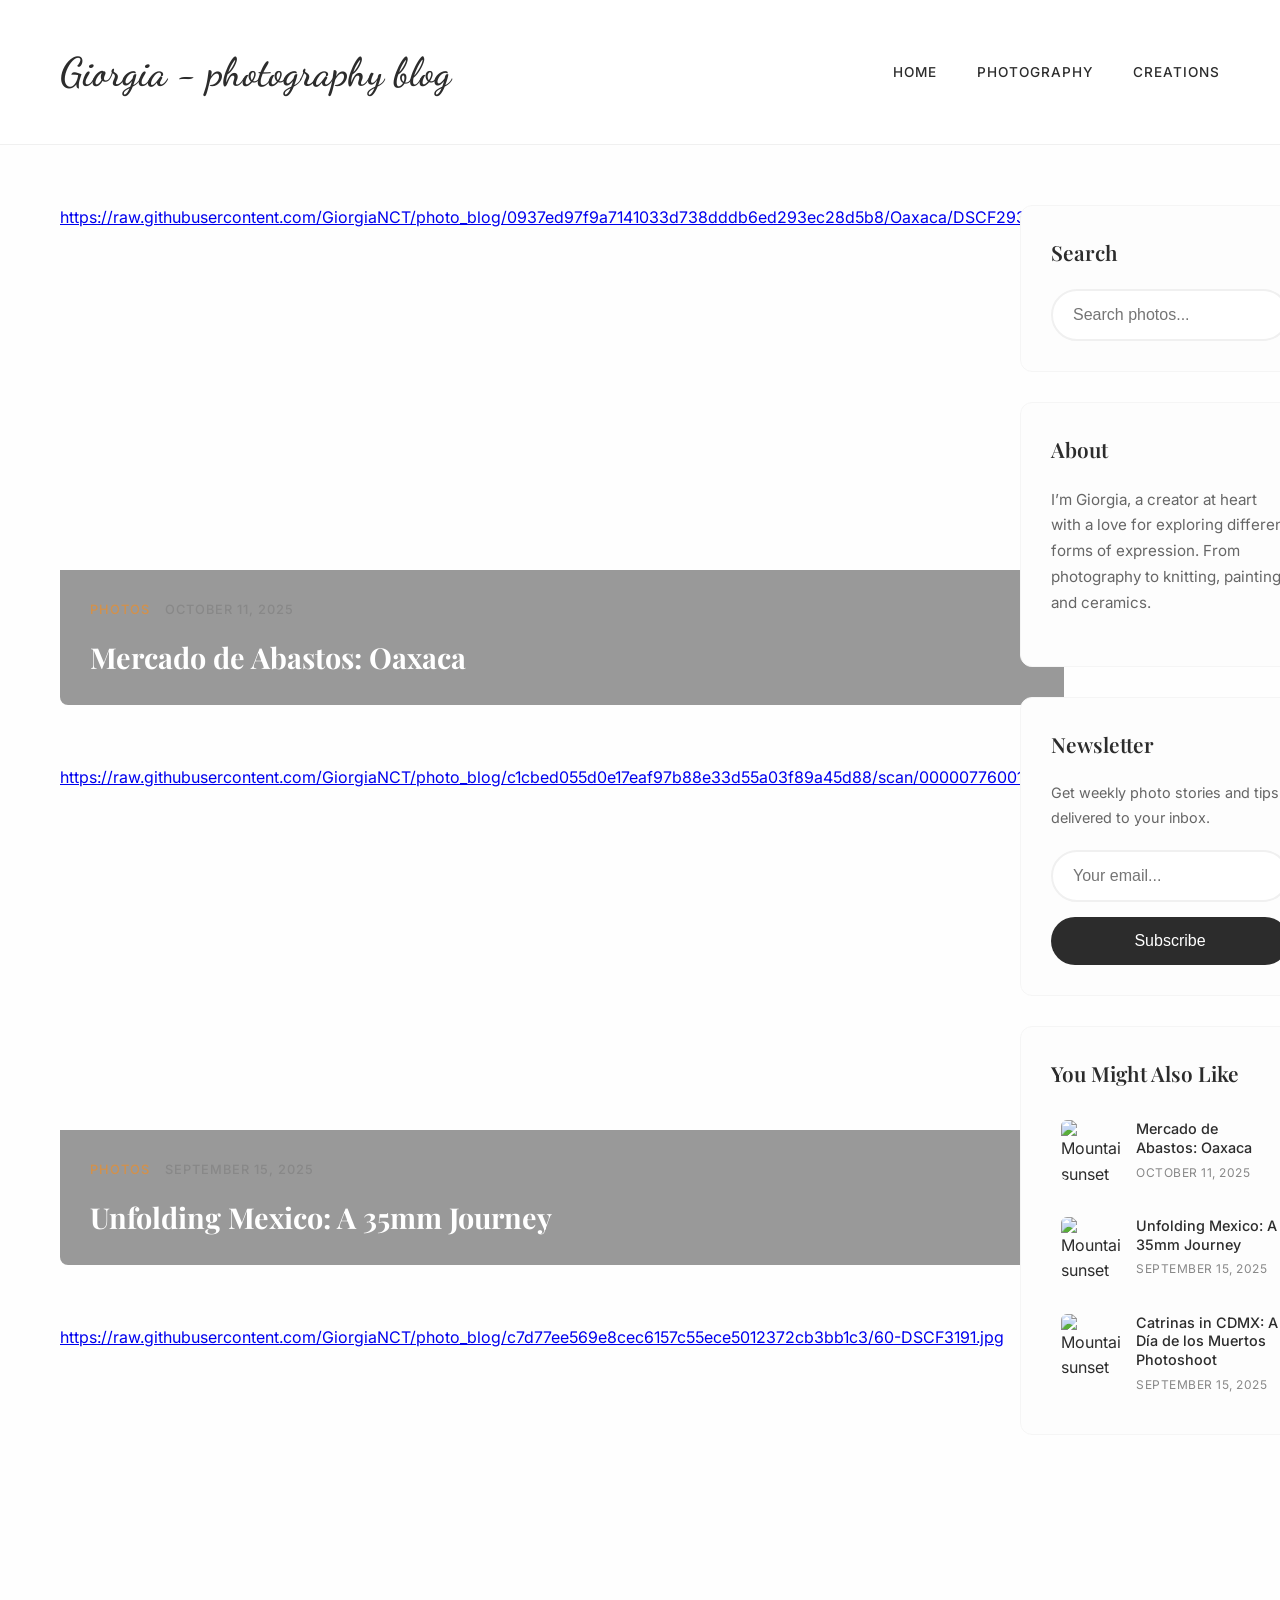
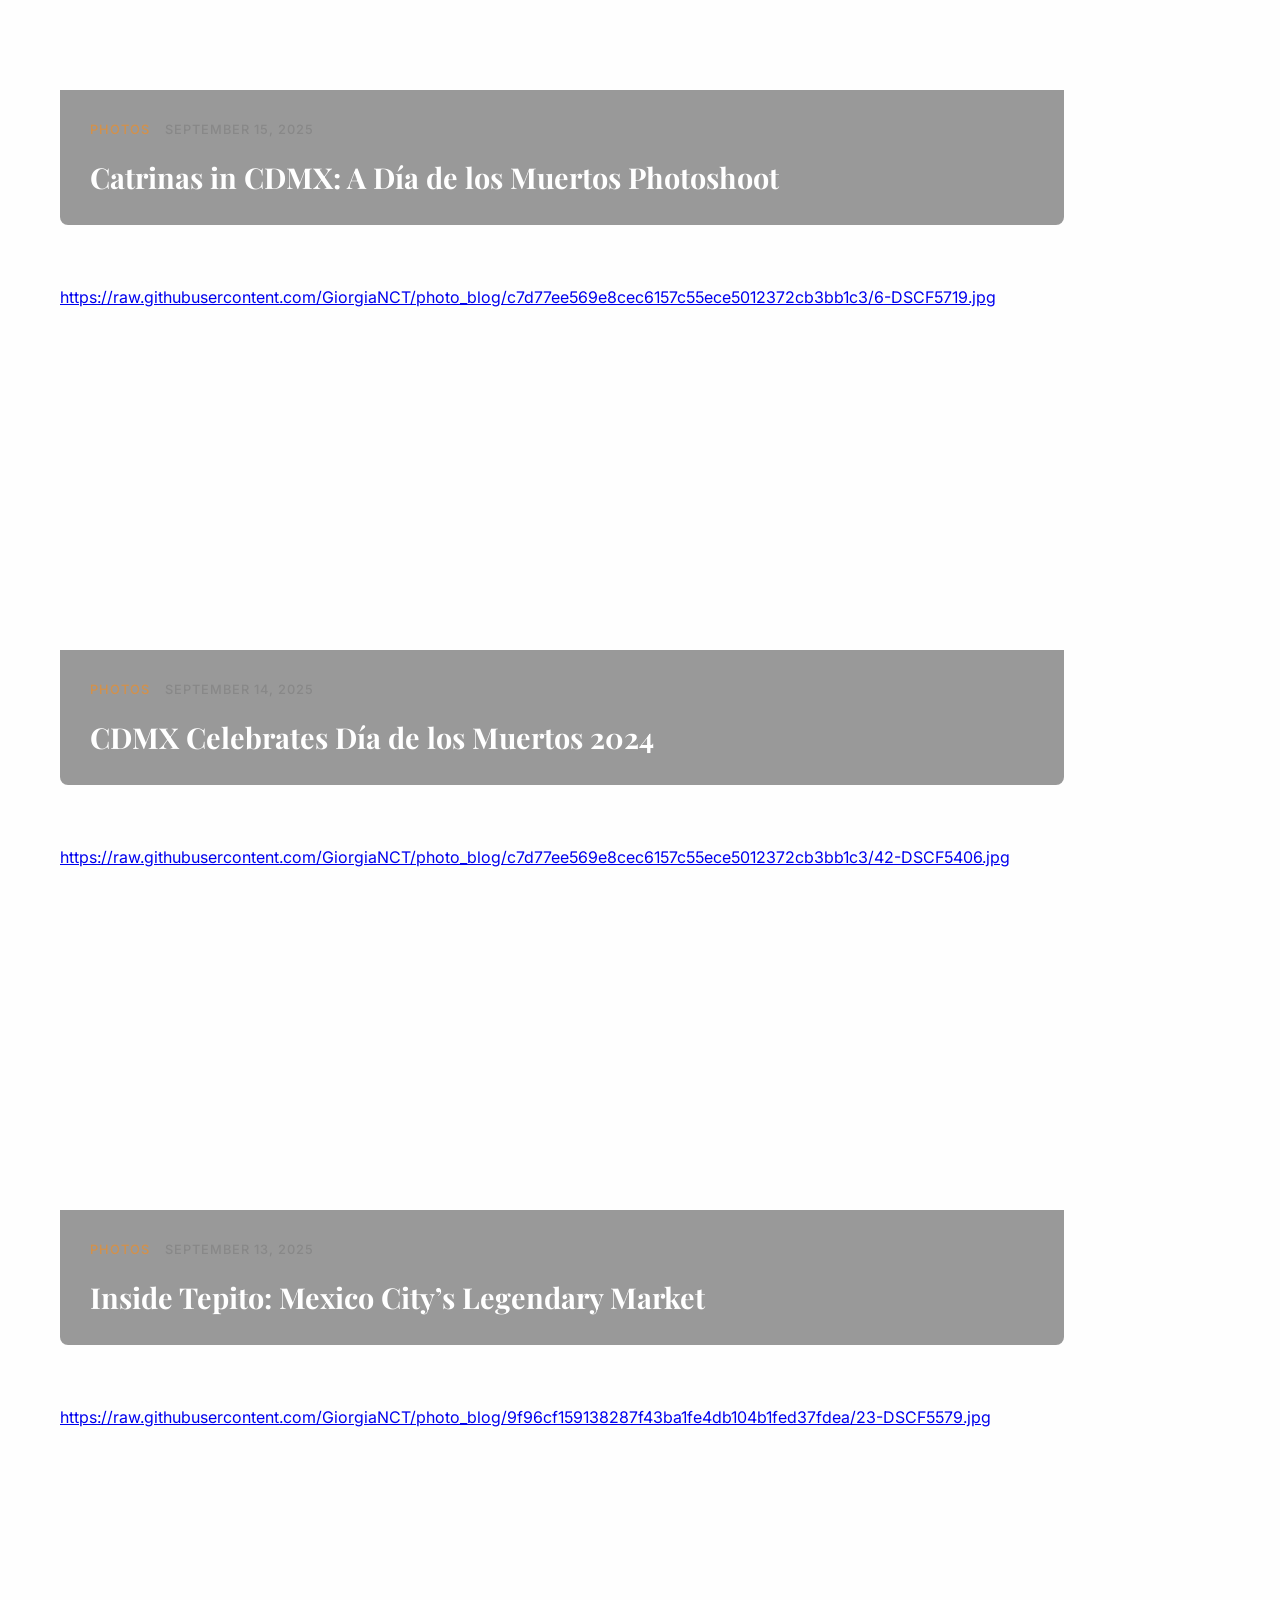
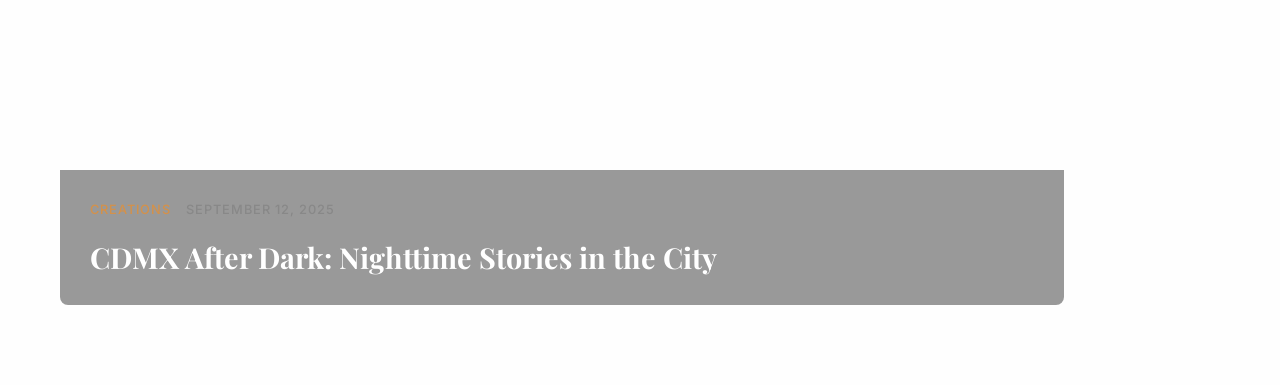
==== commit 357c3a74: "correct main photo" ====
--- a/index.html
+++ b/index.html
@@ -47,7 +47,7 @@
         
                 <article class="post" data-category="Photos">
                     <a href="posts/films_mexico_v2.html" class="post-image-container">
-                        <img src="https://raw.githubusercontent.com/GiorgiaNCT/photo_blog/c1cbed055d0e17eaf97b88e33d55a03f89a45d88/scan/000007760011.jpg" alt="Tokyo street in rain" class="post-image">
+                        https://raw.githubusercontent.com/GiorgiaNCT/photo_blog/c1cbed055d0e17eaf97b88e33d55a03f89a45d88/scan/000007760011.jpg
                         <div class="post-title-overlay">
                             <div class="post-meta">
                                 <span class="post-category">Photos</span>
@@ -62,7 +62,7 @@
         
                 <article class="post" data-category="Photos">
                     <a href="posts/catrinas_photoshoot.html" class="post-image-container">
-                        <img src="https://raw.githubusercontent.com/GiorgiaNCT/photo_blog/c7d77ee569e8cec6157c55ece5012372cb3bb1c3/60-DSCF3191.jpg" alt="Swiss Alps at golden hour" class="post-image">
+                        https://raw.githubusercontent.com/GiorgiaNCT/photo_blog/c7d77ee569e8cec6157c55ece5012372cb3bb1c3/60-DSCF3191.jpg
                         <div class="post-title-overlay">
                             <div class="post-meta">
                                 <span class="post-category">Photos</span>
@@ -77,7 +77,7 @@
         
                 <article class="post" data-category="Photos">
                     <a href="posts/cdmx_dia_de_los_muertos_2024_new.html" class="post-image-container">
-                        <img src="https://raw.githubusercontent.com/GiorgiaNCT/photo_blog/c7d77ee569e8cec6157c55ece5012372cb3bb1c3/6-DSCF5719.jpg" alt="Tokyo street in rain" class="post-image">
+                        https://raw.githubusercontent.com/GiorgiaNCT/photo_blog/c7d77ee569e8cec6157c55ece5012372cb3bb1c3/6-DSCF5719.jpg
                         <div class="post-title-overlay">
                             <div class="post-meta">
                                 <span class="post-category">Photos</span>
@@ -92,7 +92,7 @@
         
                 <article class="post" data-category="Photos">
                     <a href="posts/tepito_market.html" class="post-image-container">
-                        <img src="https://raw.githubusercontent.com/GiorgiaNCT/photo_blog/c7d77ee569e8cec6157c55ece5012372cb3bb1c3/42-DSCF5406.jpg" alt="Portrait of elderly hands" class="post-image">
+                        https://raw.githubusercontent.com/GiorgiaNCT/photo_blog/c7d77ee569e8cec6157c55ece5012372cb3bb1c3/42-DSCF5406.jpg
                         <div class="post-title-overlay">
                             <div class="post-meta">
                                 <span class="post-category">Photos</span>
@@ -107,7 +107,7 @@
         
                 <article class="post" data-category="Creations">
                     <a href="posts/cdmx_by_night.html" class="post-image-container">
-                        <img src="https://raw.githubusercontent.com/GiorgiaNCT/photo_blog/9f96cf159138287f43ba1fe4db104b1fed37fdea/23-DSCF5579.jpg" alt="Portrait of elderly hands" class="post-image">
+                        https://raw.githubusercontent.com/GiorgiaNCT/photo_blog/9f96cf159138287f43ba1fe4db104b1fed37fdea/23-DSCF5579.jpg
                         <div class="post-title-overlay">
                             <div class="post-meta">
                                 <span class="post-category">Creations</span>
@@ -174,7 +174,7 @@
             </a>
         
             <a href="posts/films_mexico_v2.html" class="related-post">
-                <img src="<img src="https://raw.githubusercontent.com/GiorgiaNCT/photo_blog/c1cbed055d0e17eaf97b88e33d55a03f89a45d88/scan/000007760011.jpg" alt="Tokyo street in rain" class="post-image">" alt="Mountain sunset">
+                <img src="https://raw.githubusercontent.com/GiorgiaNCT/photo_blog/c1cbed055d0e17eaf97b88e33d55a03f89a45d88/scan/000007760011.jpg" alt="Mountain sunset">
                 <div class="related-post-content">
                     <div class="related-post-title">Unfolding Mexico: A 35mm Journey</div>
                     <div class="related-post-date">September 15, 2025</div>
@@ -182,7 +182,7 @@
             </a>
         
             <a href="posts/catrinas_photoshoot.html" class="related-post">
-                <img src="<img src="https://raw.githubusercontent.com/GiorgiaNCT/photo_blog/c7d77ee569e8cec6157c55ece5012372cb3bb1c3/60-DSCF3191.jpg" alt="Swiss Alps at golden hour" class="post-image">" alt="Mountain sunset">
+                <img src="https://raw.githubusercontent.com/GiorgiaNCT/photo_blog/c7d77ee569e8cec6157c55ece5012372cb3bb1c3/60-DSCF3191.jpg" alt="Mountain sunset">
                 <div class="related-post-content">
                     <div class="related-post-title">Catrinas in CDMX: A Día de los Muertos Photoshoot</div>
                     <div class="related-post-date">September 15, 2025</div>
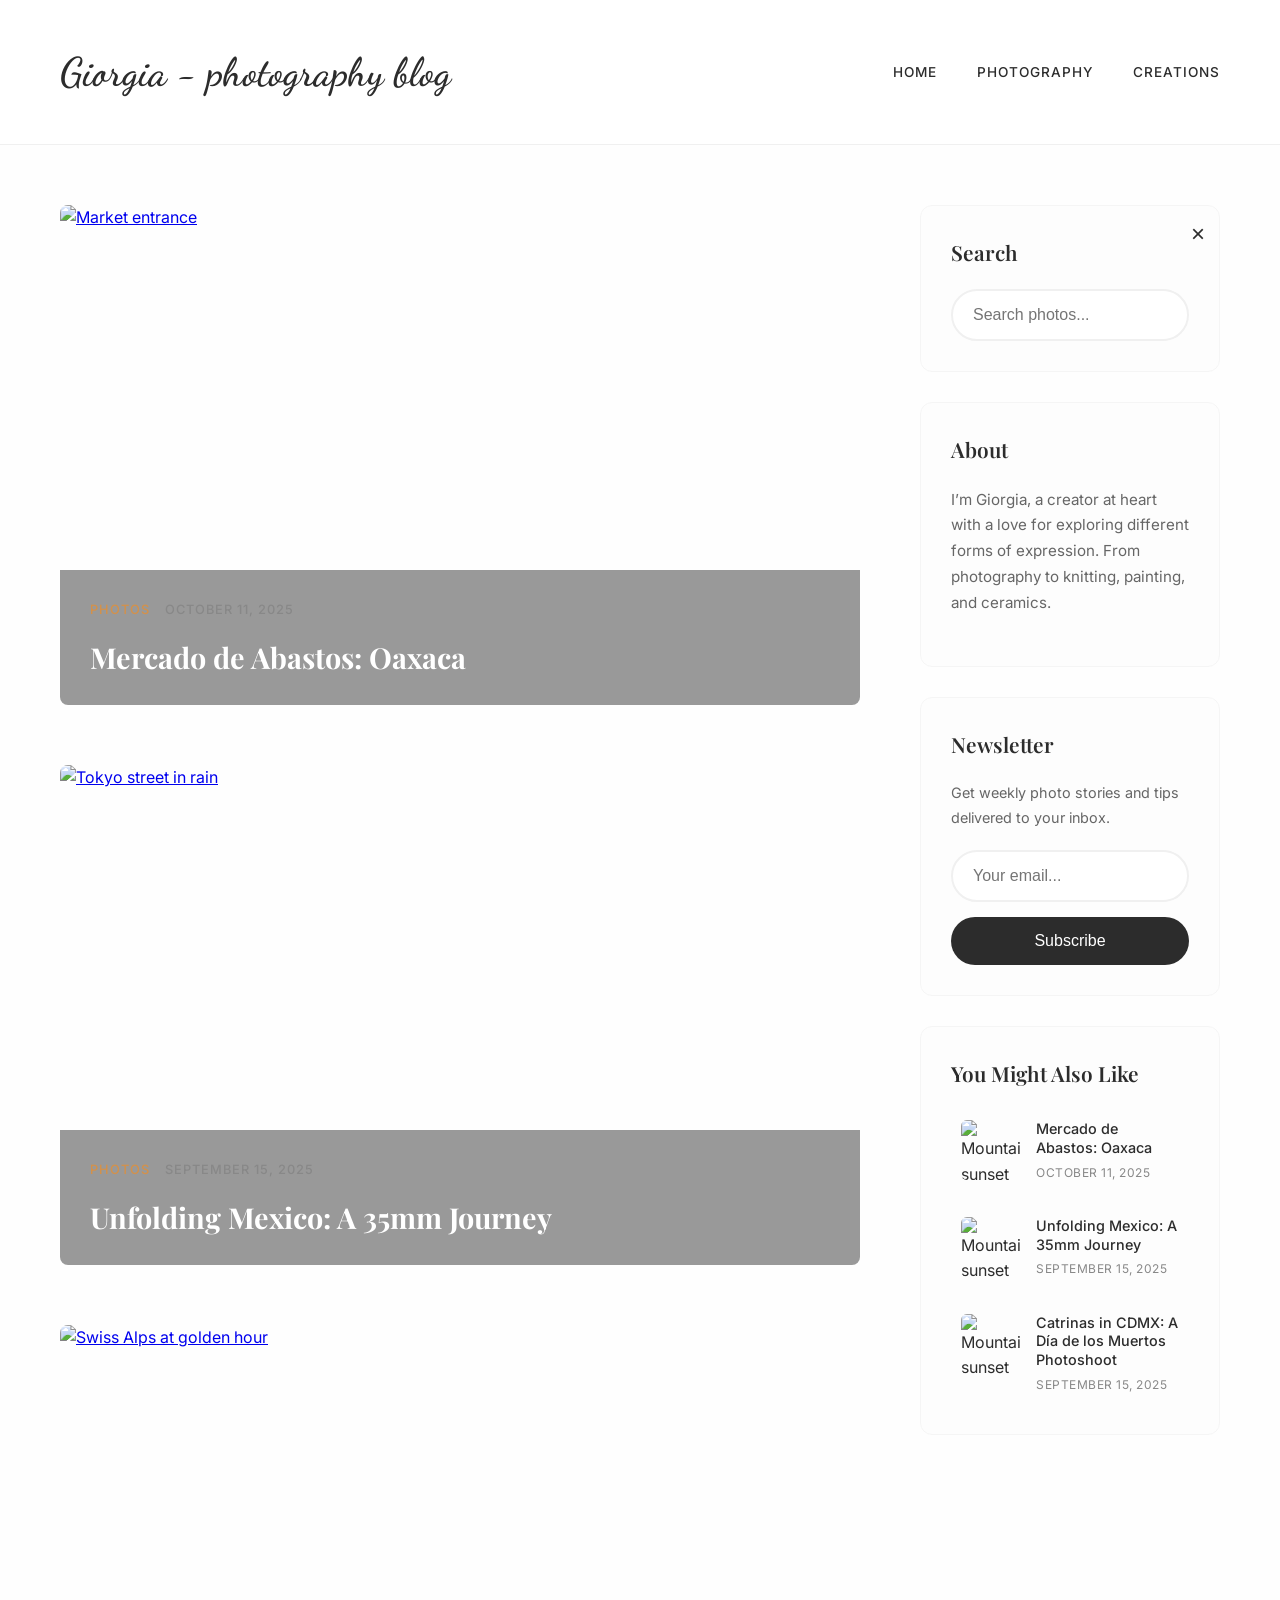
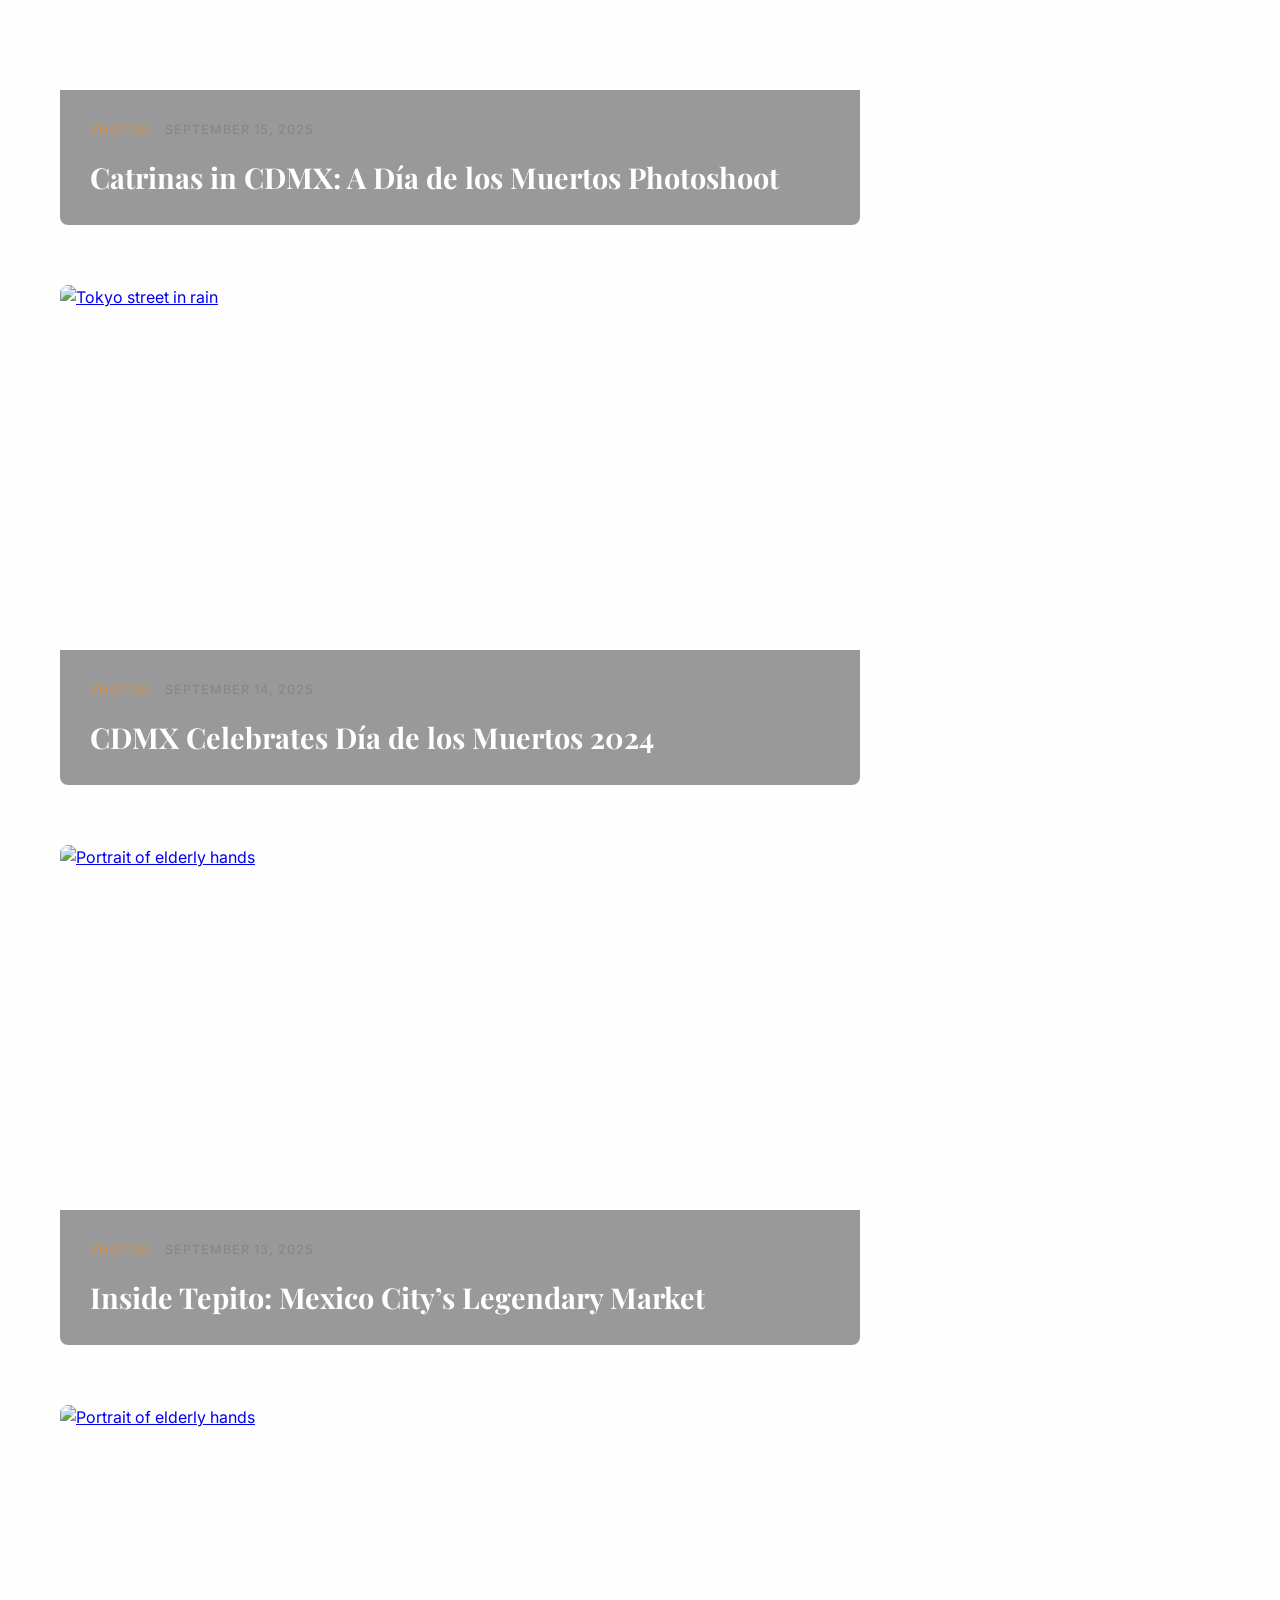
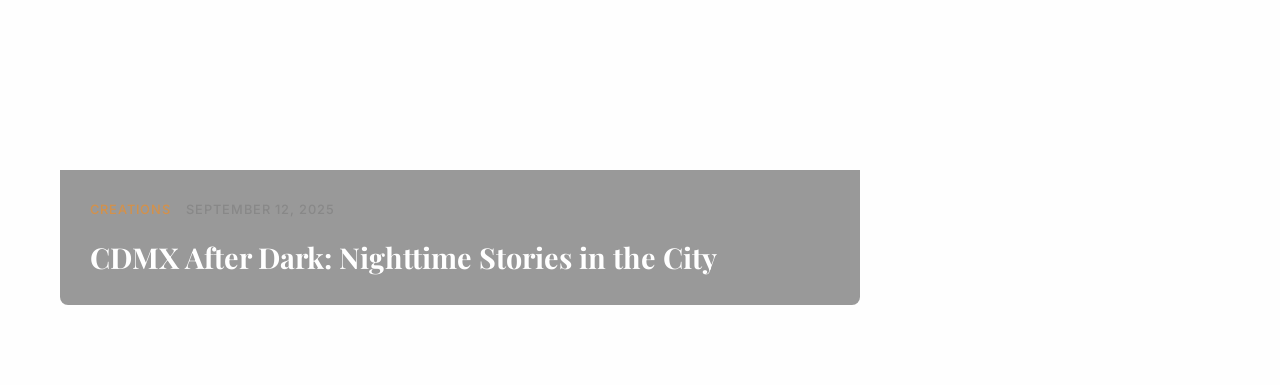
==== commit 6648c73e: "correct main photo" ====
--- a/index.html
+++ b/index.html
@@ -32,7 +32,7 @@
 
                 <article class="post" data-category="Photos">
                     <a href="posts/oaxaca.html" class="post-image-container">
-                        https://raw.githubusercontent.com/GiorgiaNCT/photo_blog/0937ed97f9a7141033d738dddb6ed293ec28d5b8/Oaxaca/DSCF2933.jpg
+                        <img src="https://raw.githubusercontent.com/GiorgiaNCT/photo_blog/0937ed97f9a7141033d738dddb6ed293ec28d5b8/Oaxaca/DSCF2933.jpg"  alt="Market entrance" class="post-image">
                         <div class="post-title-overlay">
                             <div class="post-meta">
                                 <span class="post-category">Photos</span>
@@ -47,7 +47,7 @@
         
                 <article class="post" data-category="Photos">
                     <a href="posts/films_mexico_v2.html" class="post-image-container">
-                        https://raw.githubusercontent.com/GiorgiaNCT/photo_blog/c1cbed055d0e17eaf97b88e33d55a03f89a45d88/scan/000007760011.jpg
+                        <img src="https://raw.githubusercontent.com/GiorgiaNCT/photo_blog/c1cbed055d0e17eaf97b88e33d55a03f89a45d88/scan/000007760011.jpg" alt="Tokyo street in rain" class="post-image">
                         <div class="post-title-overlay">
                             <div class="post-meta">
                                 <span class="post-category">Photos</span>
@@ -62,7 +62,7 @@
         
                 <article class="post" data-category="Photos">
                     <a href="posts/catrinas_photoshoot.html" class="post-image-container">
-                        https://raw.githubusercontent.com/GiorgiaNCT/photo_blog/c7d77ee569e8cec6157c55ece5012372cb3bb1c3/60-DSCF3191.jpg
+                        <img src="https://raw.githubusercontent.com/GiorgiaNCT/photo_blog/c7d77ee569e8cec6157c55ece5012372cb3bb1c3/60-DSCF3191.jpg" alt="Swiss Alps at golden hour" class="post-image">
                         <div class="post-title-overlay">
                             <div class="post-meta">
                                 <span class="post-category">Photos</span>
@@ -77,7 +77,7 @@
         
                 <article class="post" data-category="Photos">
                     <a href="posts/cdmx_dia_de_los_muertos_2024_new.html" class="post-image-container">
-                        https://raw.githubusercontent.com/GiorgiaNCT/photo_blog/c7d77ee569e8cec6157c55ece5012372cb3bb1c3/6-DSCF5719.jpg
+                        <img src="https://raw.githubusercontent.com/GiorgiaNCT/photo_blog/c7d77ee569e8cec6157c55ece5012372cb3bb1c3/6-DSCF5719.jpg" alt="Tokyo street in rain" class="post-image">
                         <div class="post-title-overlay">
                             <div class="post-meta">
                                 <span class="post-category">Photos</span>
@@ -92,7 +92,7 @@
         
                 <article class="post" data-category="Photos">
                     <a href="posts/tepito_market.html" class="post-image-container">
-                        https://raw.githubusercontent.com/GiorgiaNCT/photo_blog/c7d77ee569e8cec6157c55ece5012372cb3bb1c3/42-DSCF5406.jpg
+                        <img src="https://raw.githubusercontent.com/GiorgiaNCT/photo_blog/c7d77ee569e8cec6157c55ece5012372cb3bb1c3/42-DSCF5406.jpg" alt="Portrait of elderly hands" class="post-image">
                         <div class="post-title-overlay">
                             <div class="post-meta">
                                 <span class="post-category">Photos</span>
@@ -107,7 +107,7 @@
         
                 <article class="post" data-category="Creations">
                     <a href="posts/cdmx_by_night.html" class="post-image-container">
-                        https://raw.githubusercontent.com/GiorgiaNCT/photo_blog/9f96cf159138287f43ba1fe4db104b1fed37fdea/23-DSCF5579.jpg
+                        <img src="https://raw.githubusercontent.com/GiorgiaNCT/photo_blog/9f96cf159138287f43ba1fe4db104b1fed37fdea/23-DSCF5579.jpg" alt="Portrait of elderly hands" class="post-image">
                         <div class="post-title-overlay">
                             <div class="post-meta">
                                 <span class="post-category">Creations</span>
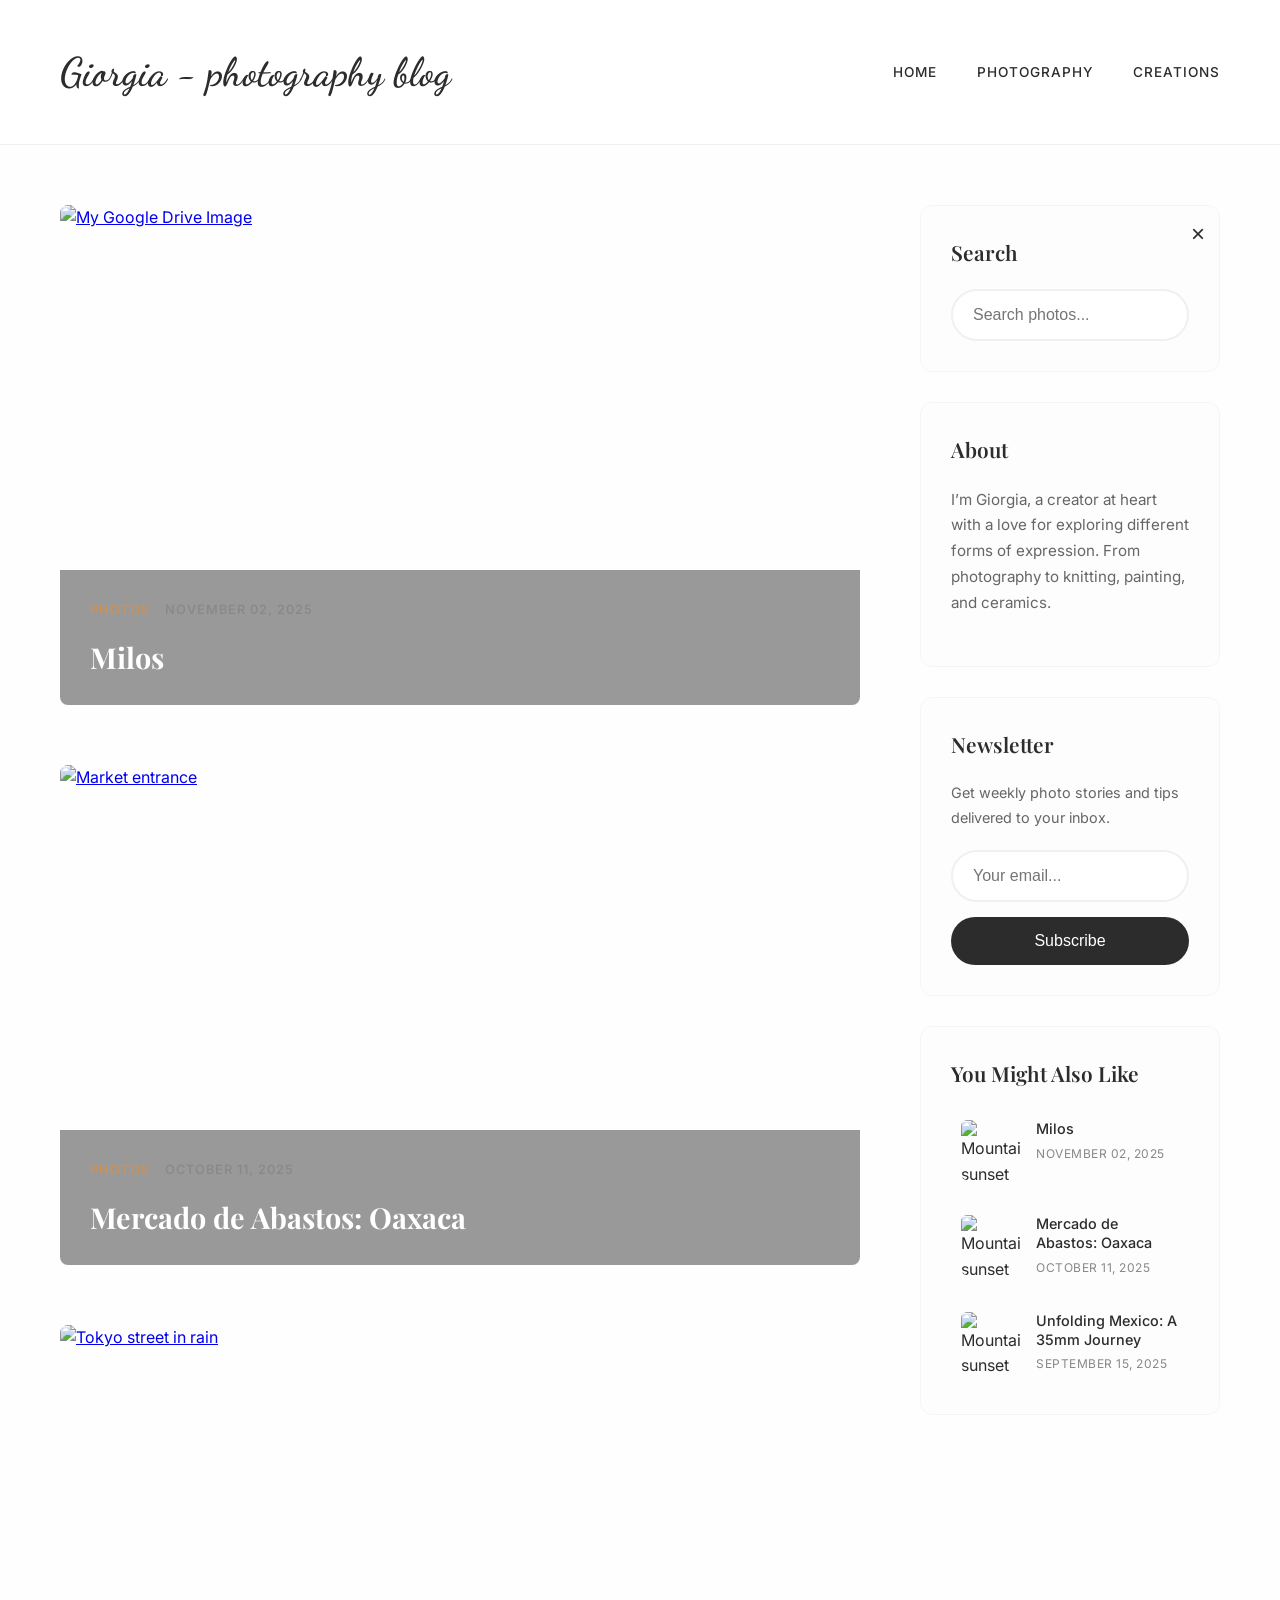
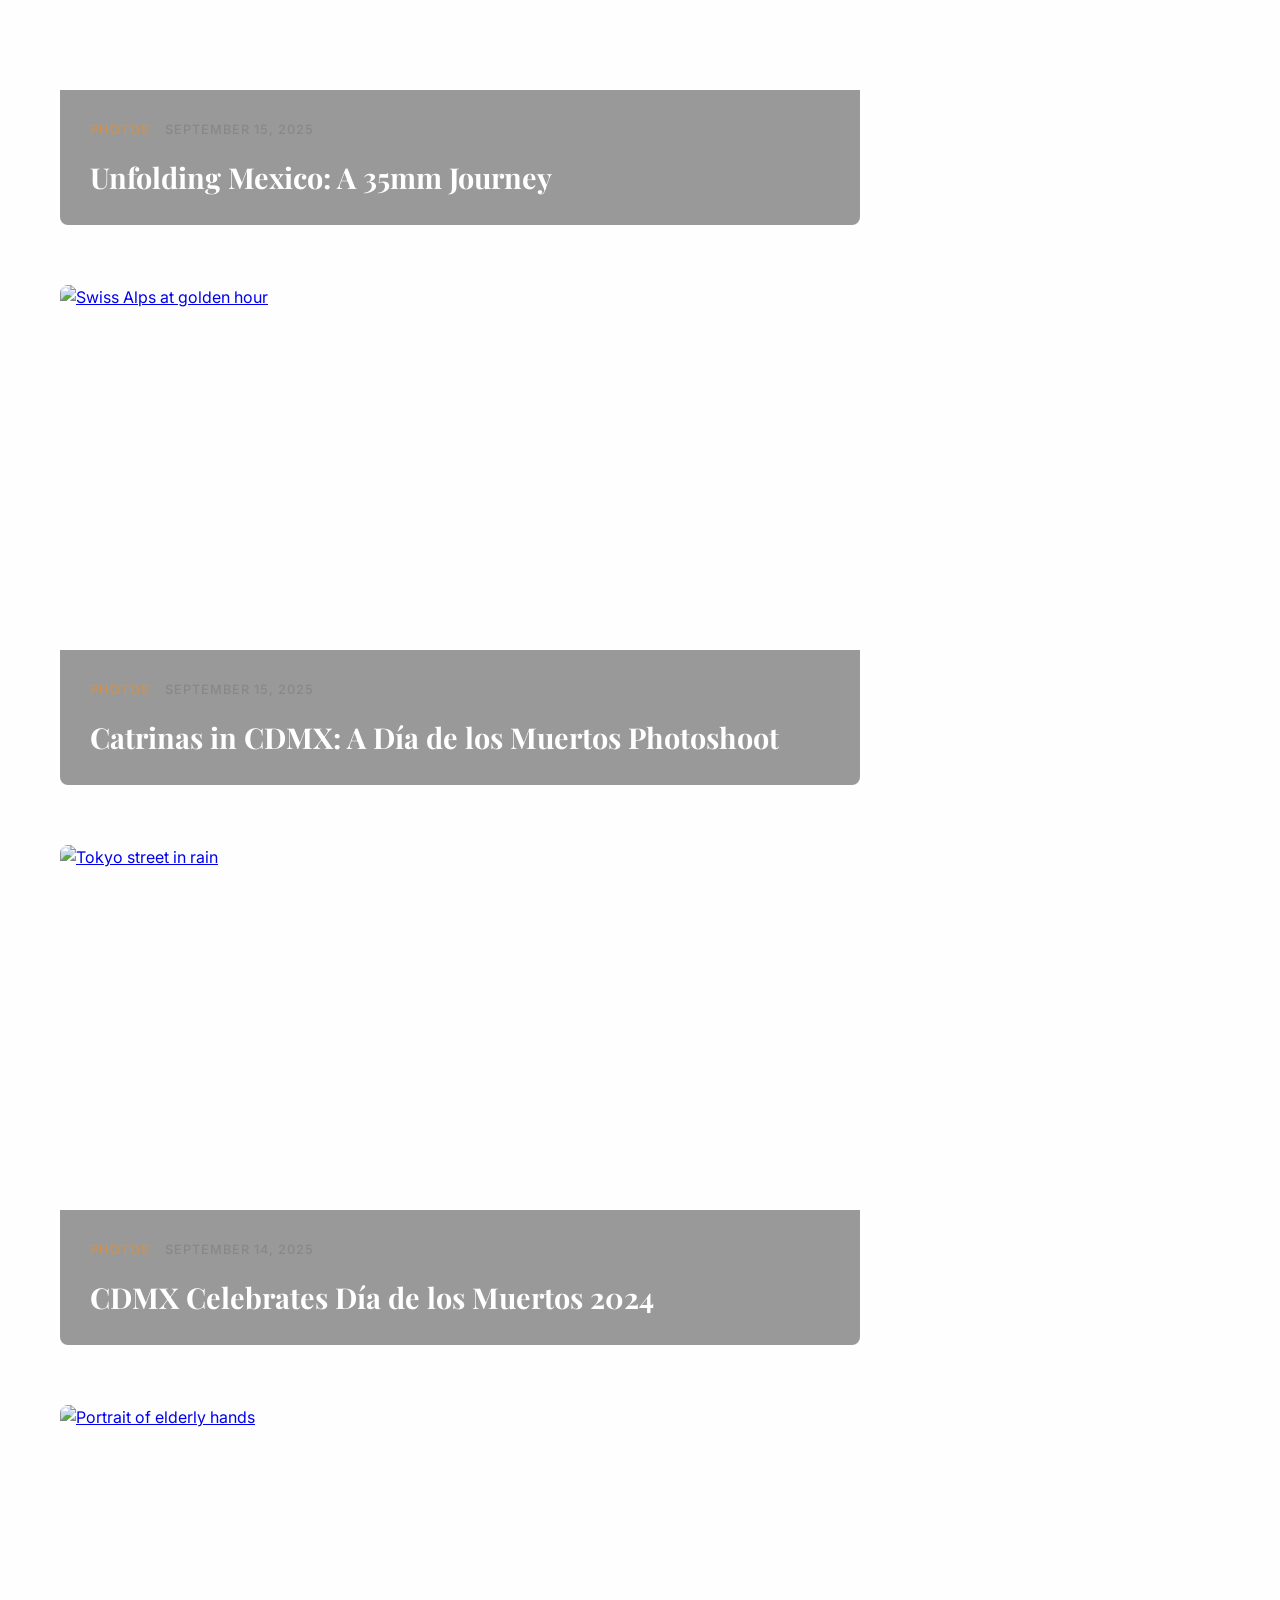
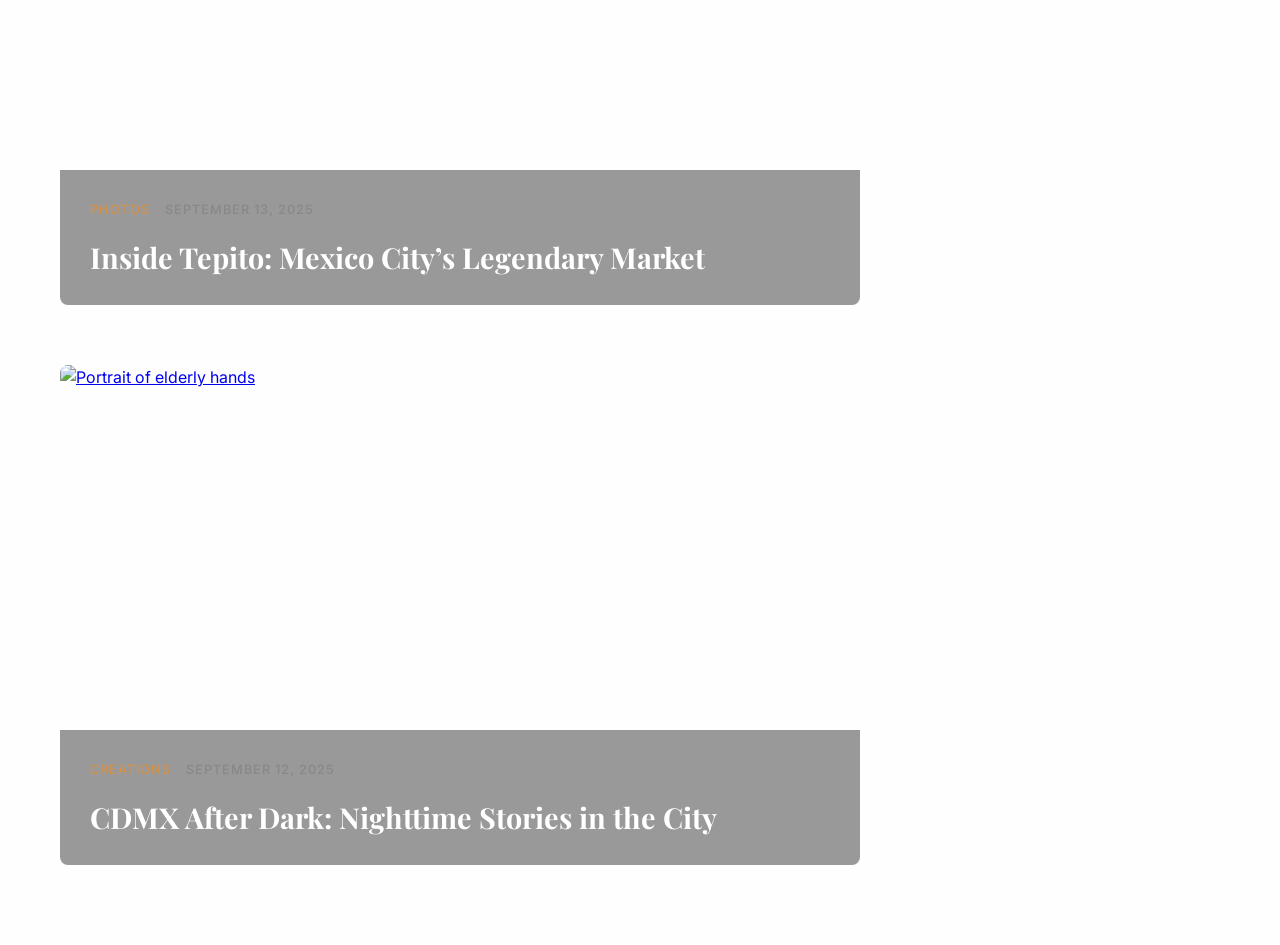
==== commit c1303715: "milos post" ====
--- a/index.html
+++ b/index.html
@@ -31,6 +31,21 @@
             <div class="blog-posts">
 
                 <article class="post" data-category="Photos">
+                    <a href="posts/milos_digital.html" class="post-image-container">
+                        <img src="https://drive.google.com/uc?export=view&id=1A-MLQemH9YrJB4l6Sk7-DYvWZK4gKNxv" alt="My Google Drive Image" class="post-image">
+                        <div class="post-title-overlay">
+                            <div class="post-meta">
+                                <span class="post-category">Photos</span>
+                                <span class="post-date">November 02, 2025</span>
+                            </div>
+                            <h2 class="post-title">
+                                <span>Milos</span>
+                            </h2>
+                        </div>
+                    </a>
+                </article>
+        
+                <article class="post" data-category="Photos">
                     <a href="posts/oaxaca.html" class="post-image-container">
                         <img src="https://raw.githubusercontent.com/GiorgiaNCT/photo_blog/0937ed97f9a7141033d738dddb6ed293ec28d5b8/Oaxaca/DSCF2933.jpg"  alt="Market entrance" class="post-image">
                         <div class="post-title-overlay">
@@ -165,6 +180,14 @@
                     <h3 class="sidebar-title">You Might Also Like</h3>
                     <div class="related-posts">                
     
+            <a href="posts/milos_digital.html" class="related-post">
+                <img src="https://drive.google.com/uc?export=view&id=1A-MLQemH9YrJB4l6Sk7-DYvWZK4gKNxv" alt="Mountain sunset">
+                <div class="related-post-content">
+                    <div class="related-post-title">Milos</div>
+                    <div class="related-post-date">November 02, 2025</div>
+                </div>
+            </a>
+        
             <a href="posts/oaxaca.html" class="related-post">
                 <img src="https://raw.githubusercontent.com/GiorgiaNCT/photo_blog/0937ed97f9a7141033d738dddb6ed293ec28d5b8/Oaxaca/DSCF2933.jpg" alt="Mountain sunset">
                 <div class="related-post-content">
@@ -177,14 +200,6 @@
                 <img src="https://raw.githubusercontent.com/GiorgiaNCT/photo_blog/c1cbed055d0e17eaf97b88e33d55a03f89a45d88/scan/000007760011.jpg" alt="Mountain sunset">
                 <div class="related-post-content">
                     <div class="related-post-title">Unfolding Mexico: A 35mm Journey</div>
-                    <div class="related-post-date">September 15, 2025</div>
-                </div>
-            </a>
-        
-            <a href="posts/catrinas_photoshoot.html" class="related-post">
-                <img src="https://raw.githubusercontent.com/GiorgiaNCT/photo_blog/c7d77ee569e8cec6157c55ece5012372cb3bb1c3/60-DSCF3191.jpg" alt="Mountain sunset">
-                <div class="related-post-content">
-                    <div class="related-post-title">Catrinas in CDMX: A Día de los Muertos Photoshoot</div>
                     <div class="related-post-date">September 15, 2025</div>
                 </div>
             </a>
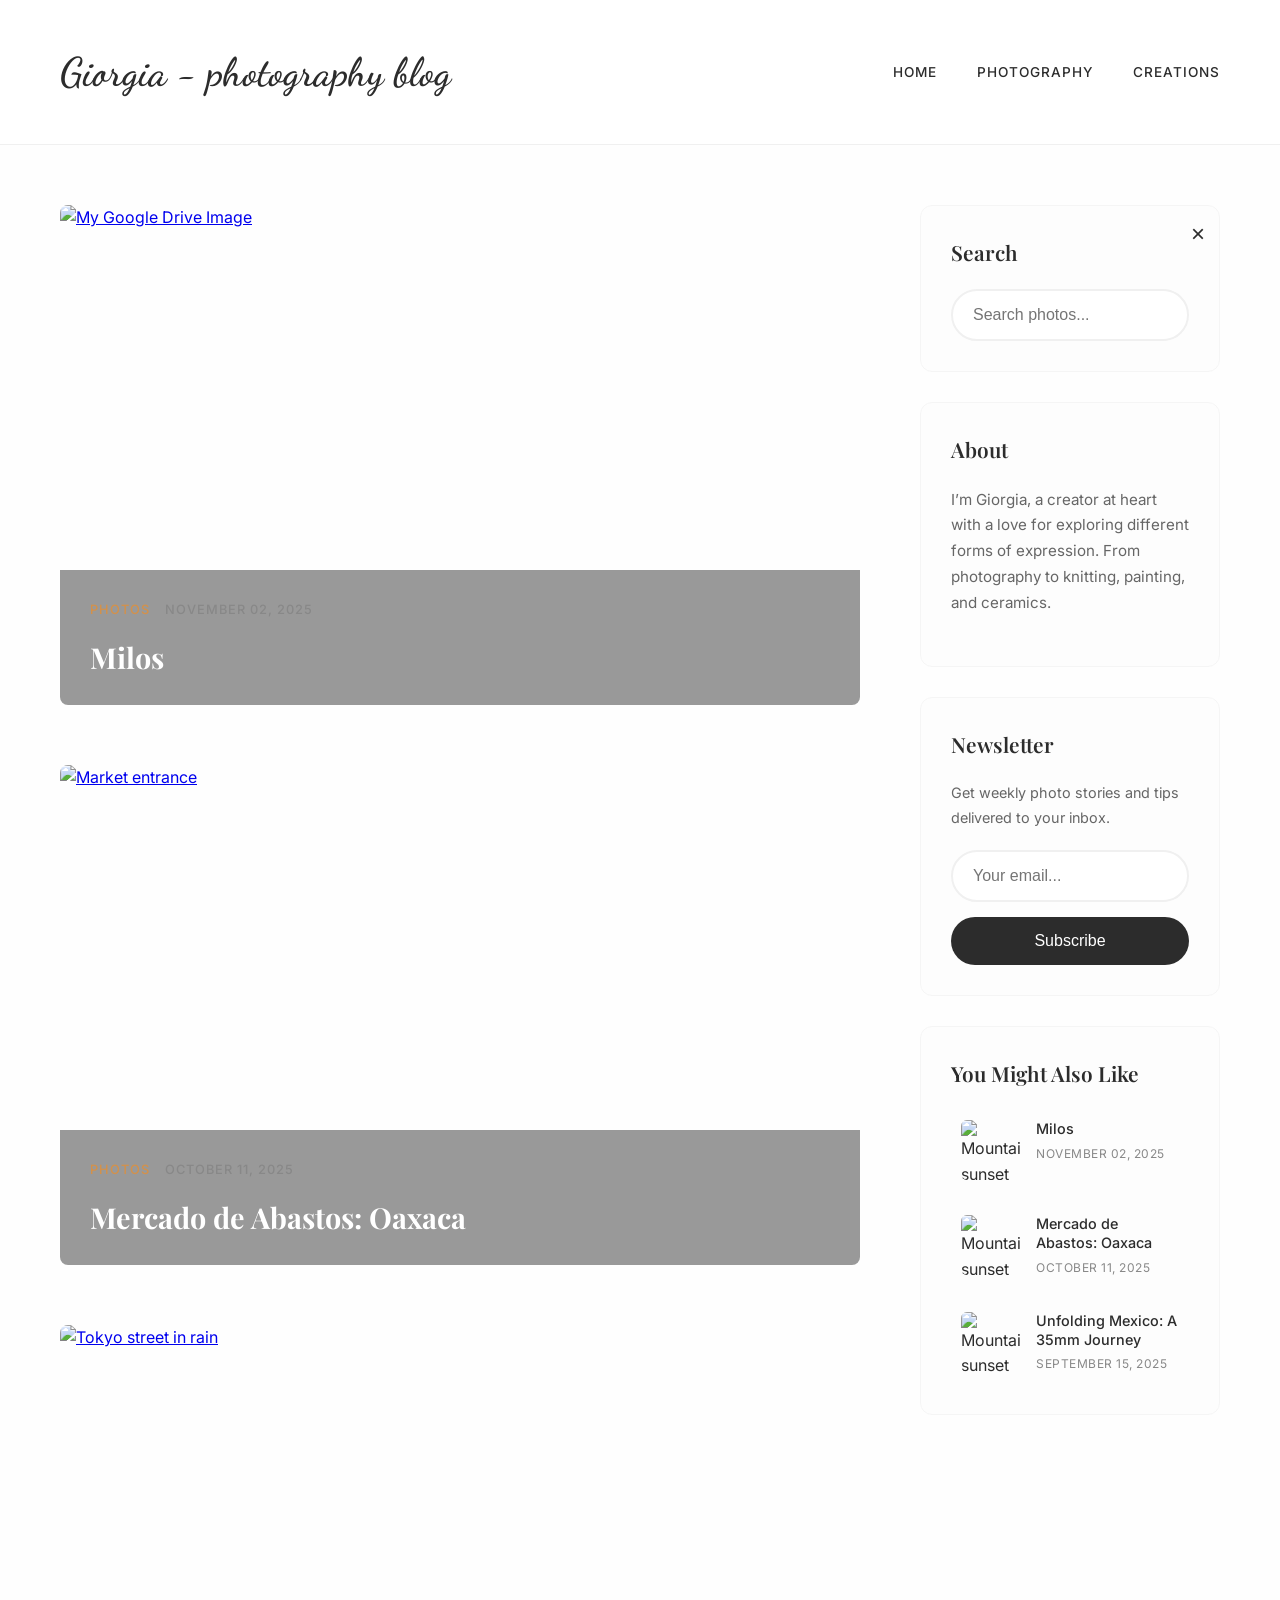
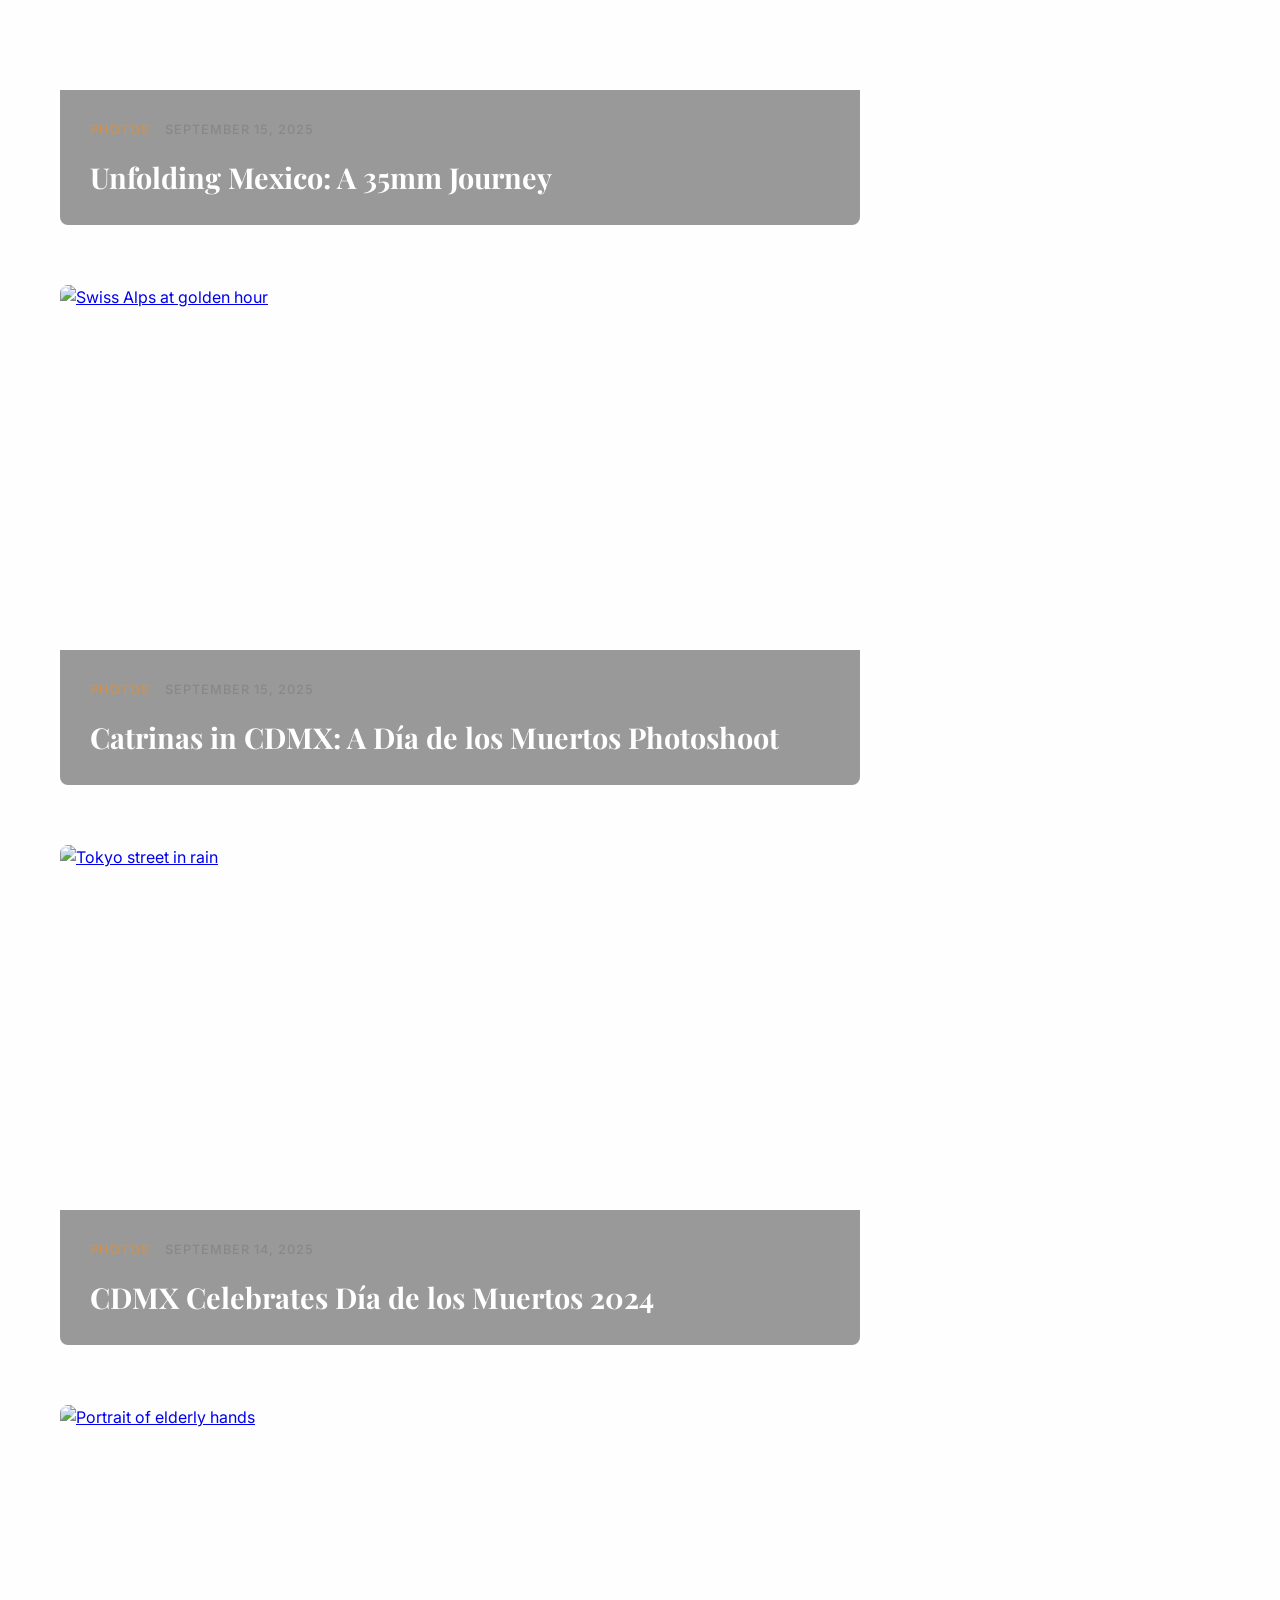
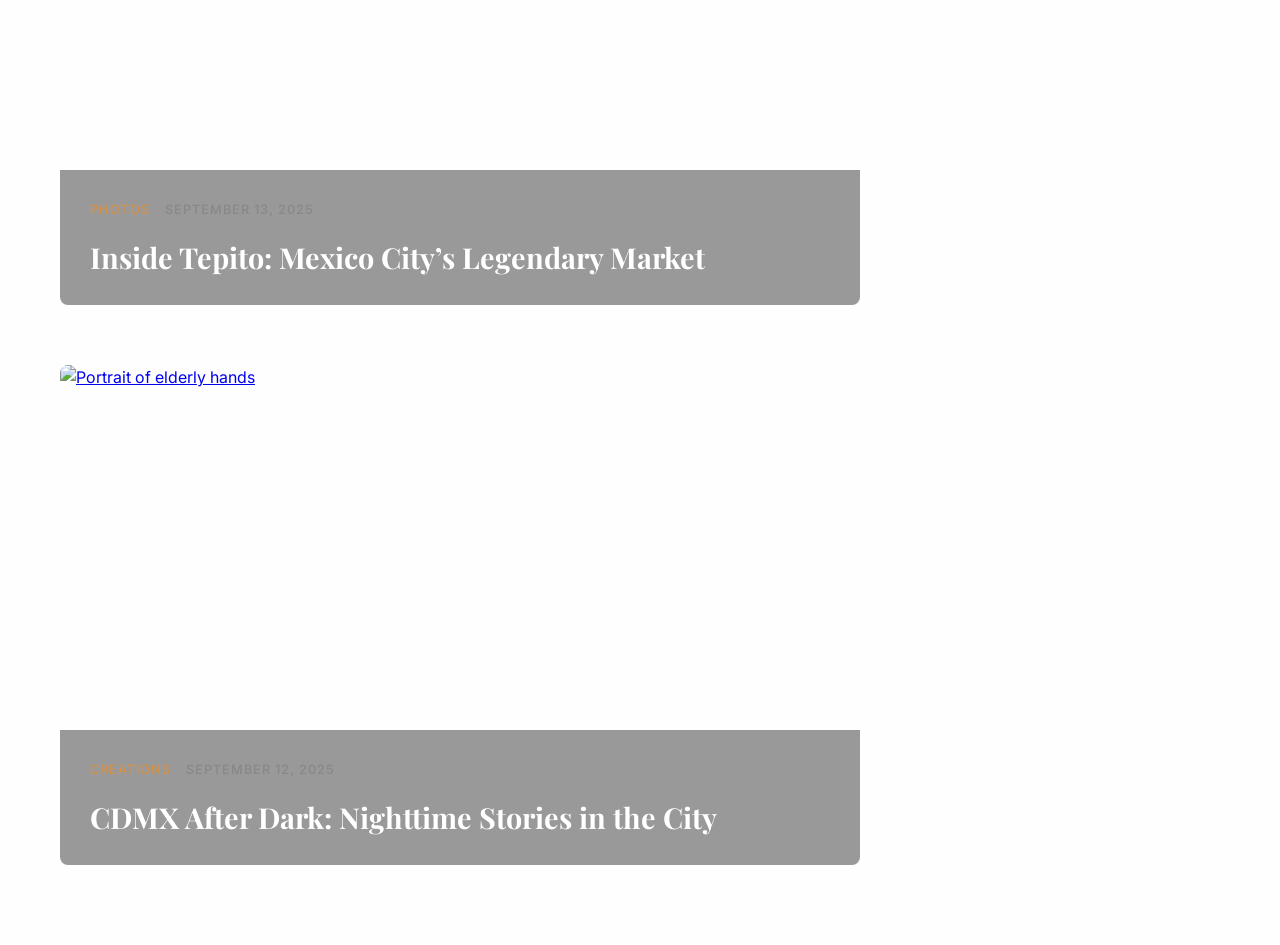
==== commit 4e43311f: "milos post" ====
--- a/index.html
+++ b/index.html
@@ -32,7 +32,7 @@
 
                 <article class="post" data-category="Photos">
                     <a href="posts/milos_digital.html" class="post-image-container">
-                        <img src="https://drive.google.com/uc?export=view&id=1A-MLQemH9YrJB4l6Sk7-DYvWZK4gKNxv" alt="My Google Drive Image" class="post-image">
+                        <img src="https://res.cloudinary.com/dgtz7oo3v/image/upload/v1763232219/DSCF6188_scojaz.jpg" alt="My Google Drive Image" class="post-image">
                         <div class="post-title-overlay">
                             <div class="post-meta">
                                 <span class="post-category">Photos</span>
@@ -181,7 +181,7 @@
                     <div class="related-posts">                
     
             <a href="posts/milos_digital.html" class="related-post">
-                <img src="https://drive.google.com/uc?export=view&id=1A-MLQemH9YrJB4l6Sk7-DYvWZK4gKNxv" alt="Mountain sunset">
+                <img src="https://res.cloudinary.com/dgtz7oo3v/image/upload/v1763232219/DSCF6188_scojaz.jpg" alt="Mountain sunset">
                 <div class="related-post-content">
                     <div class="related-post-title">Milos</div>
                     <div class="related-post-date">November 02, 2025</div>
